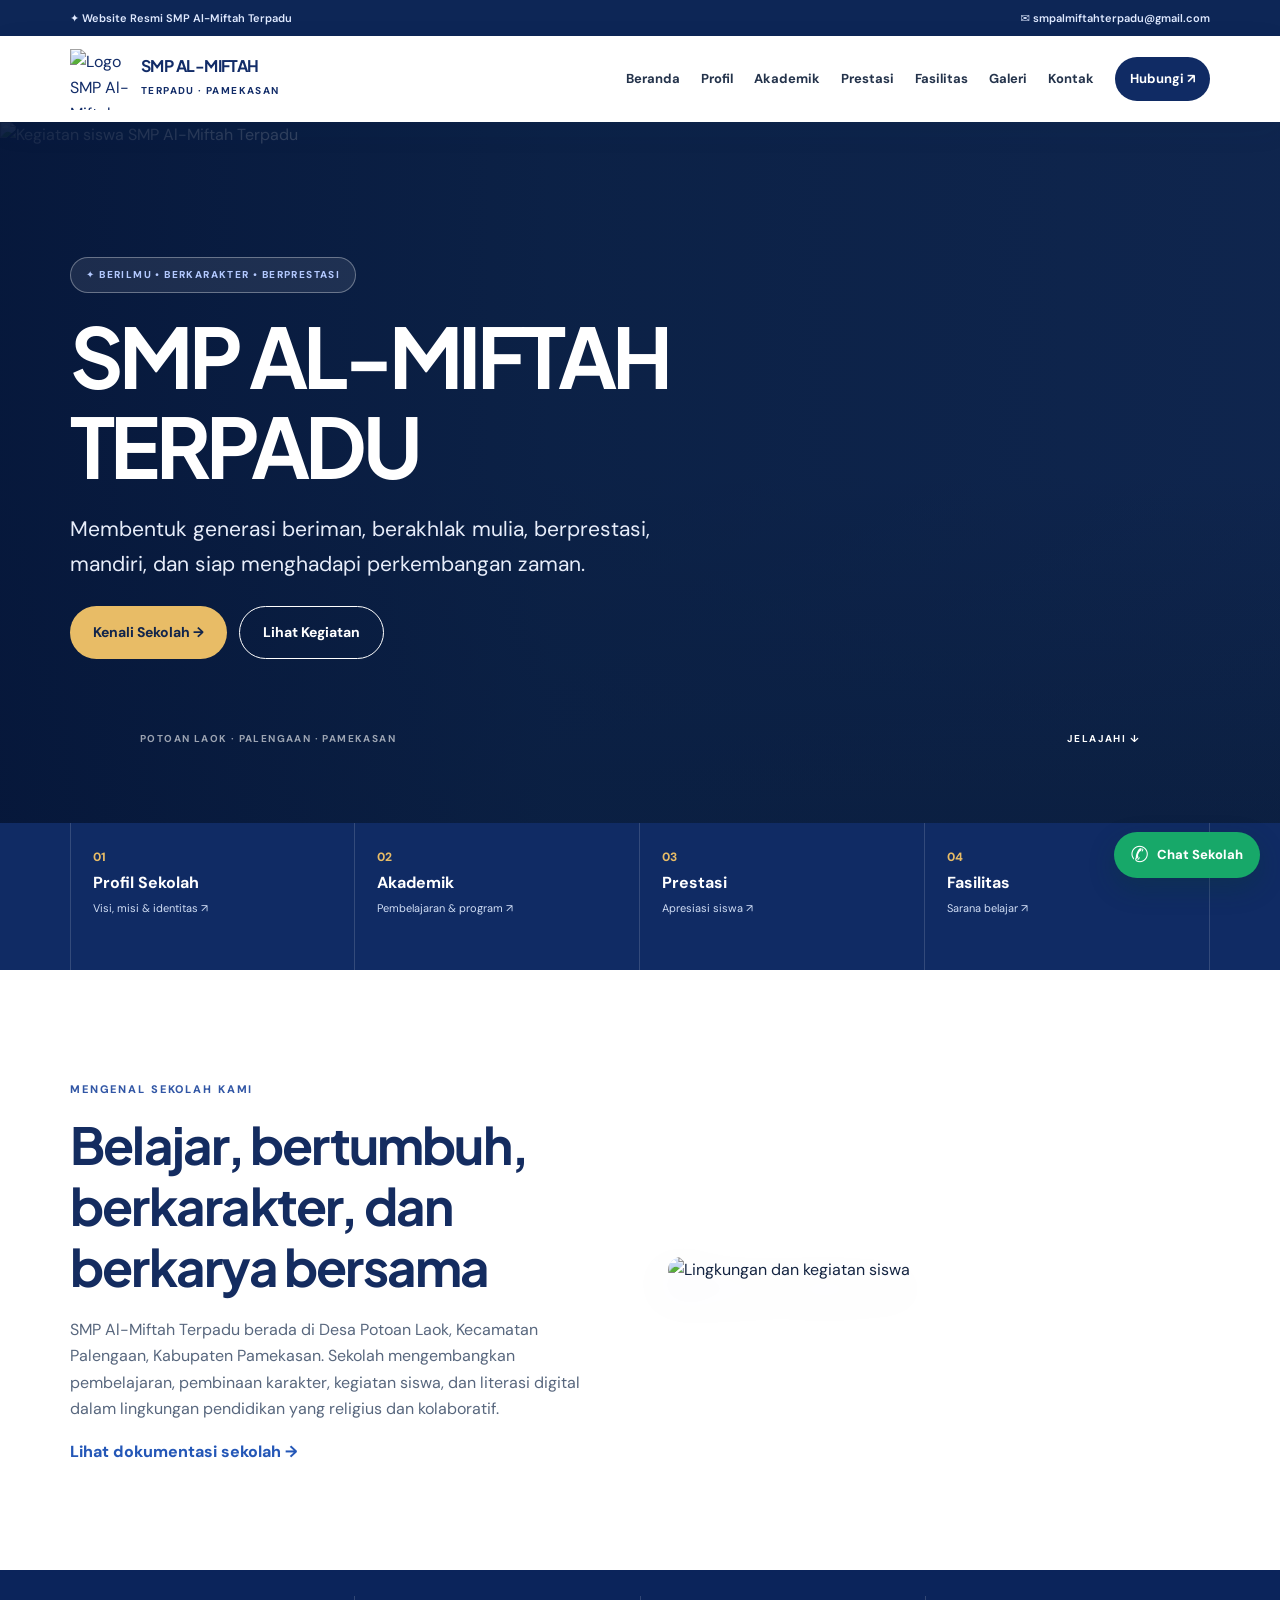
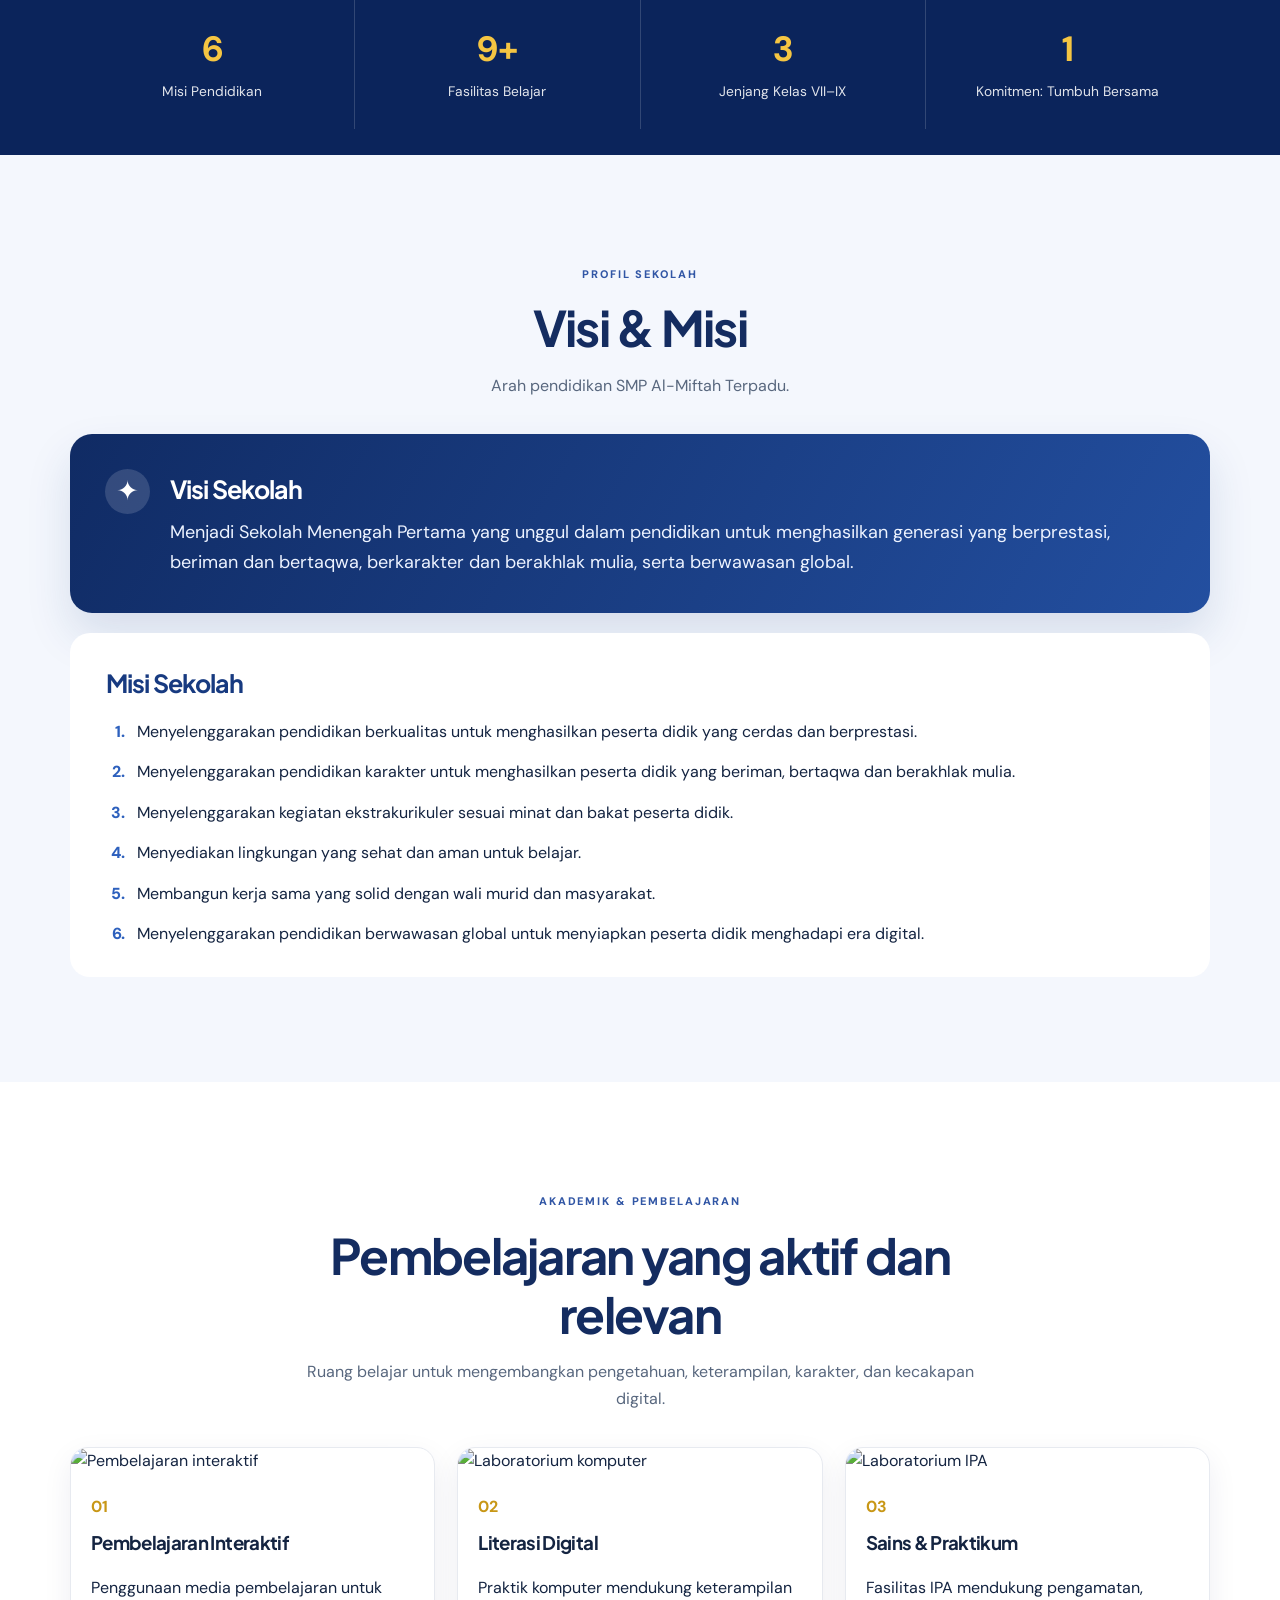
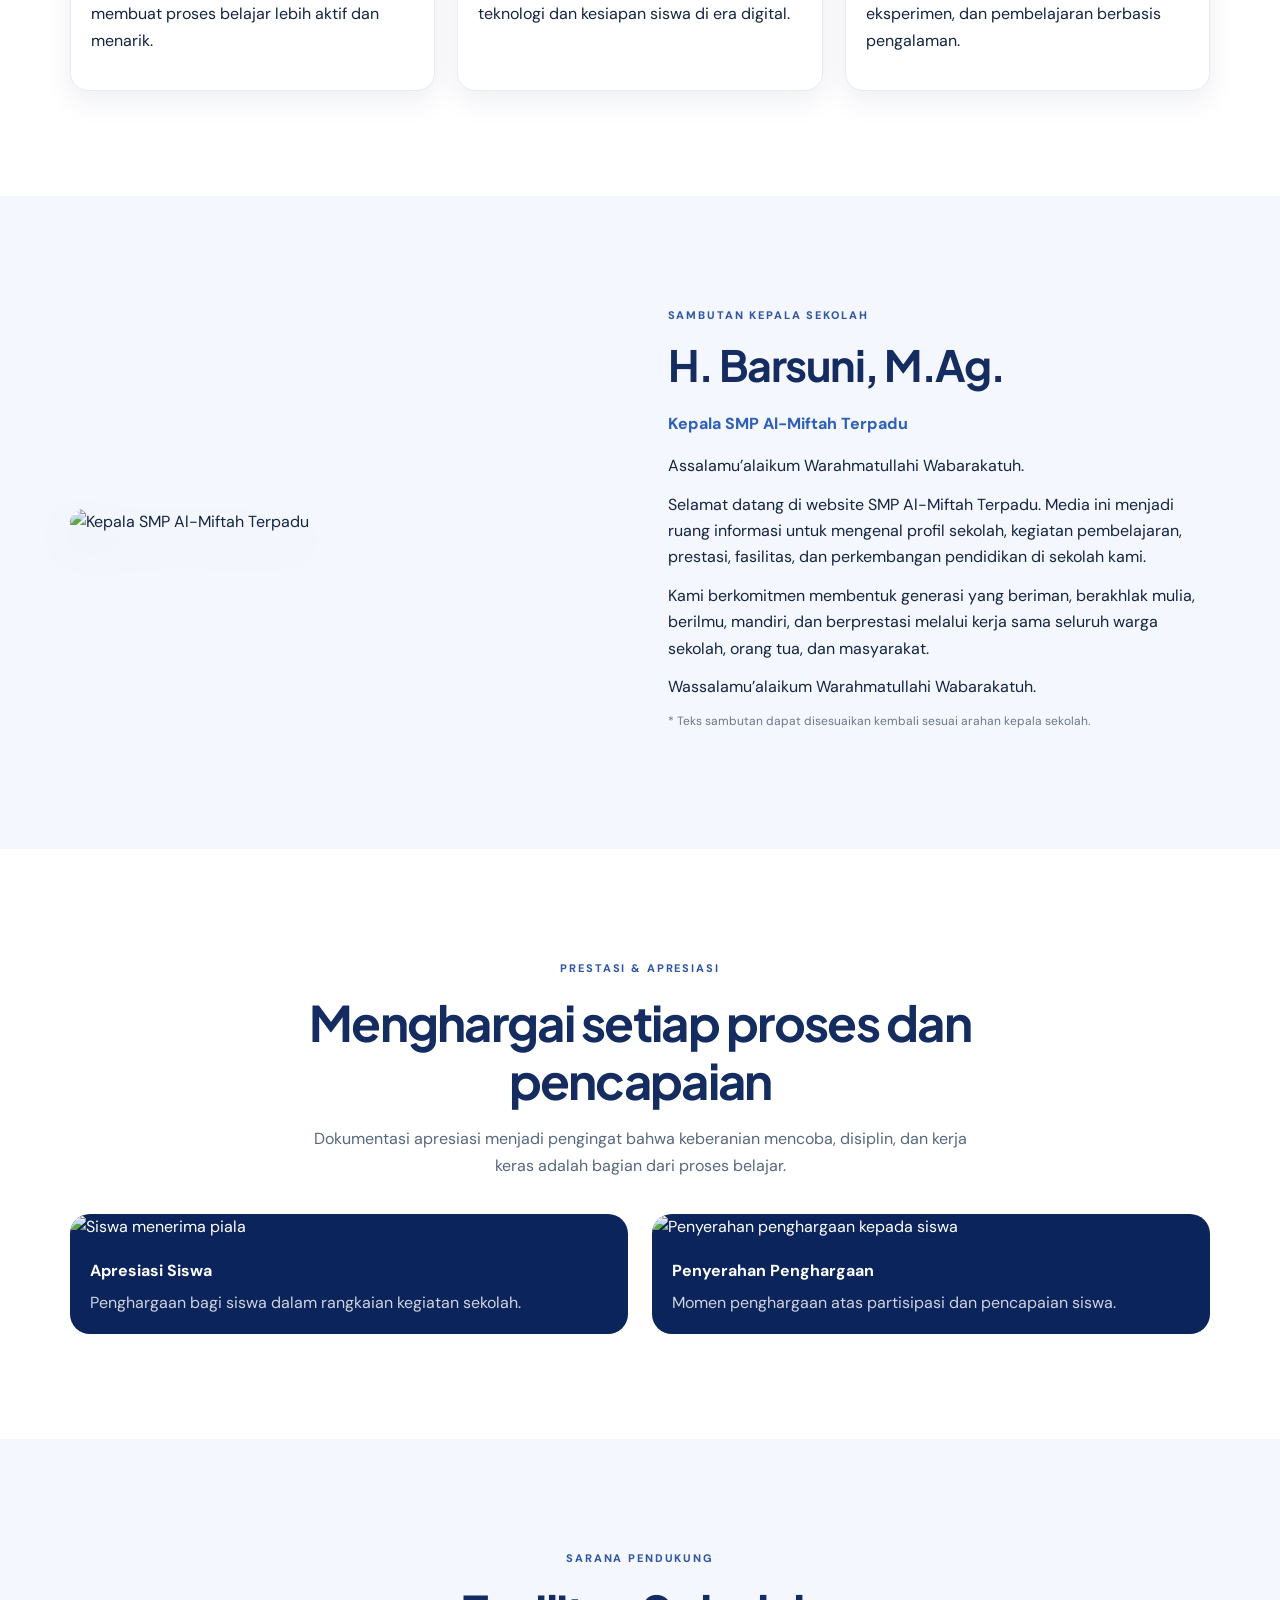
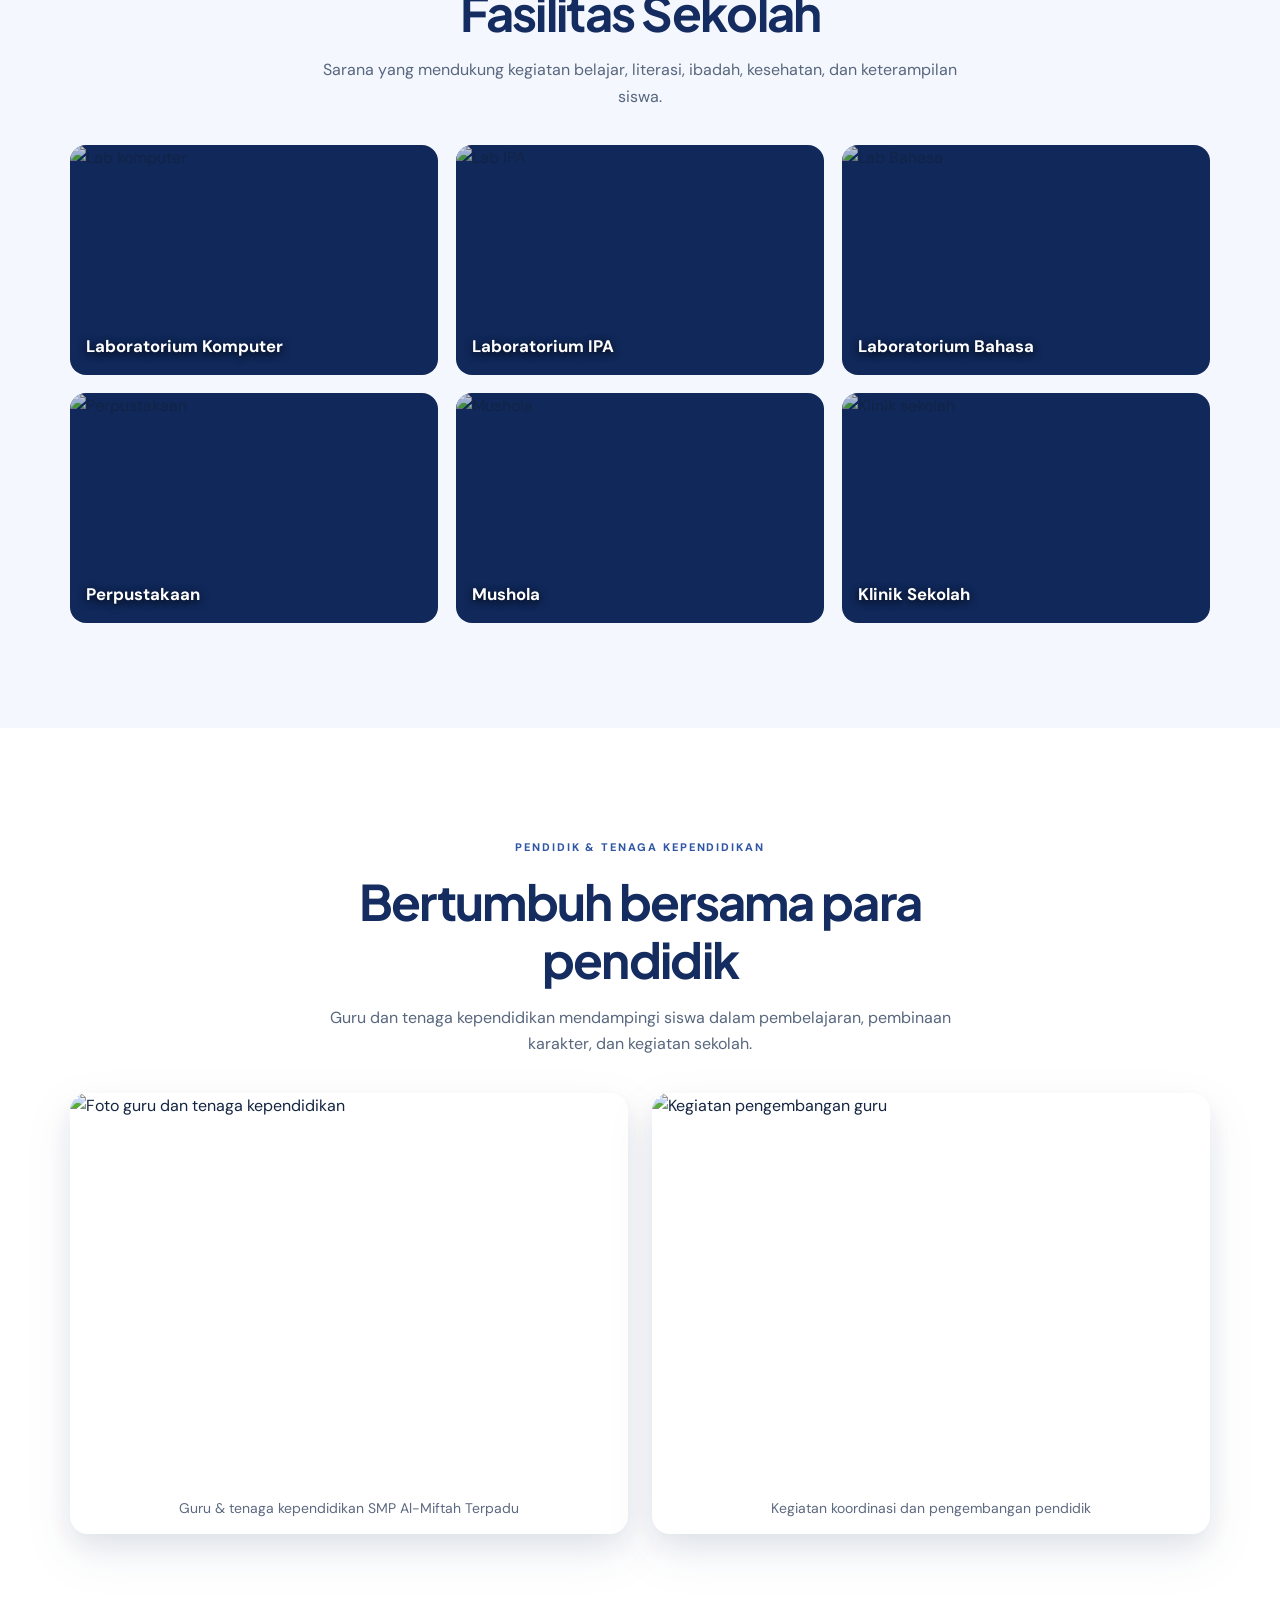
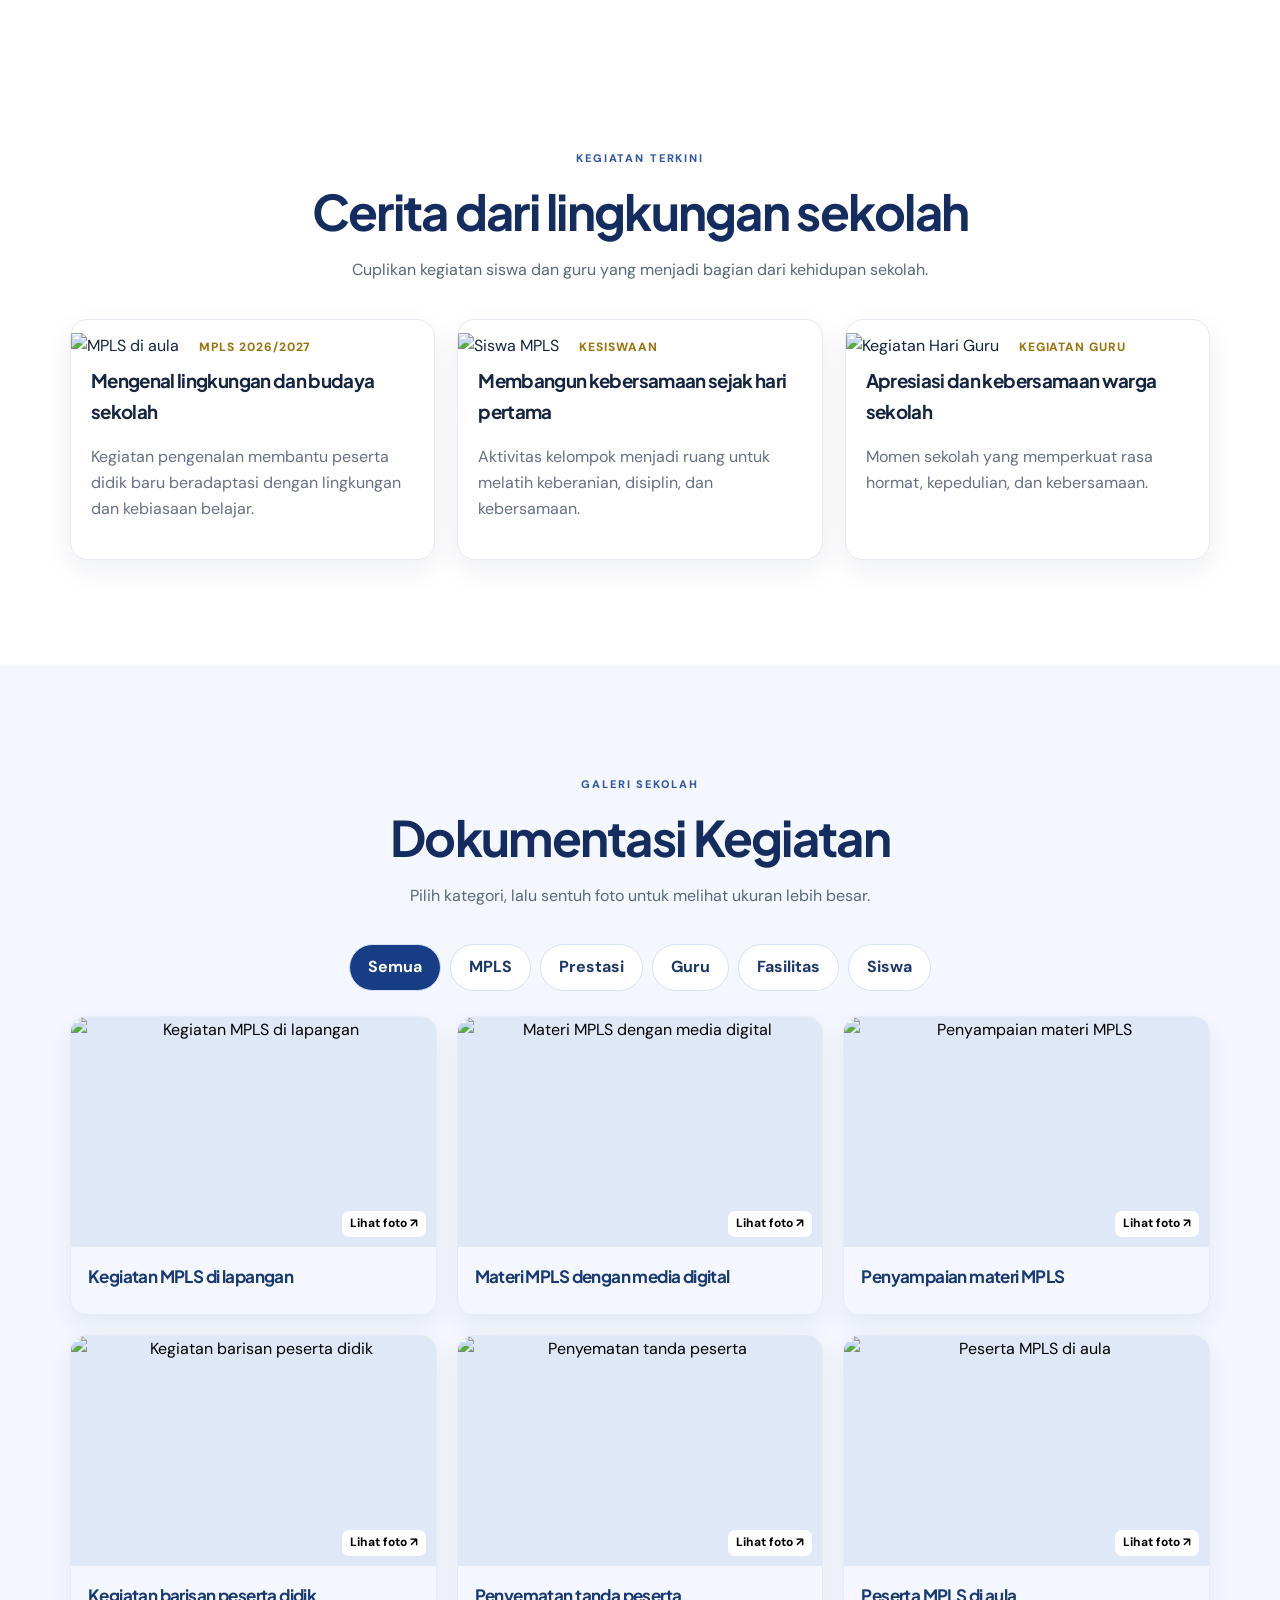
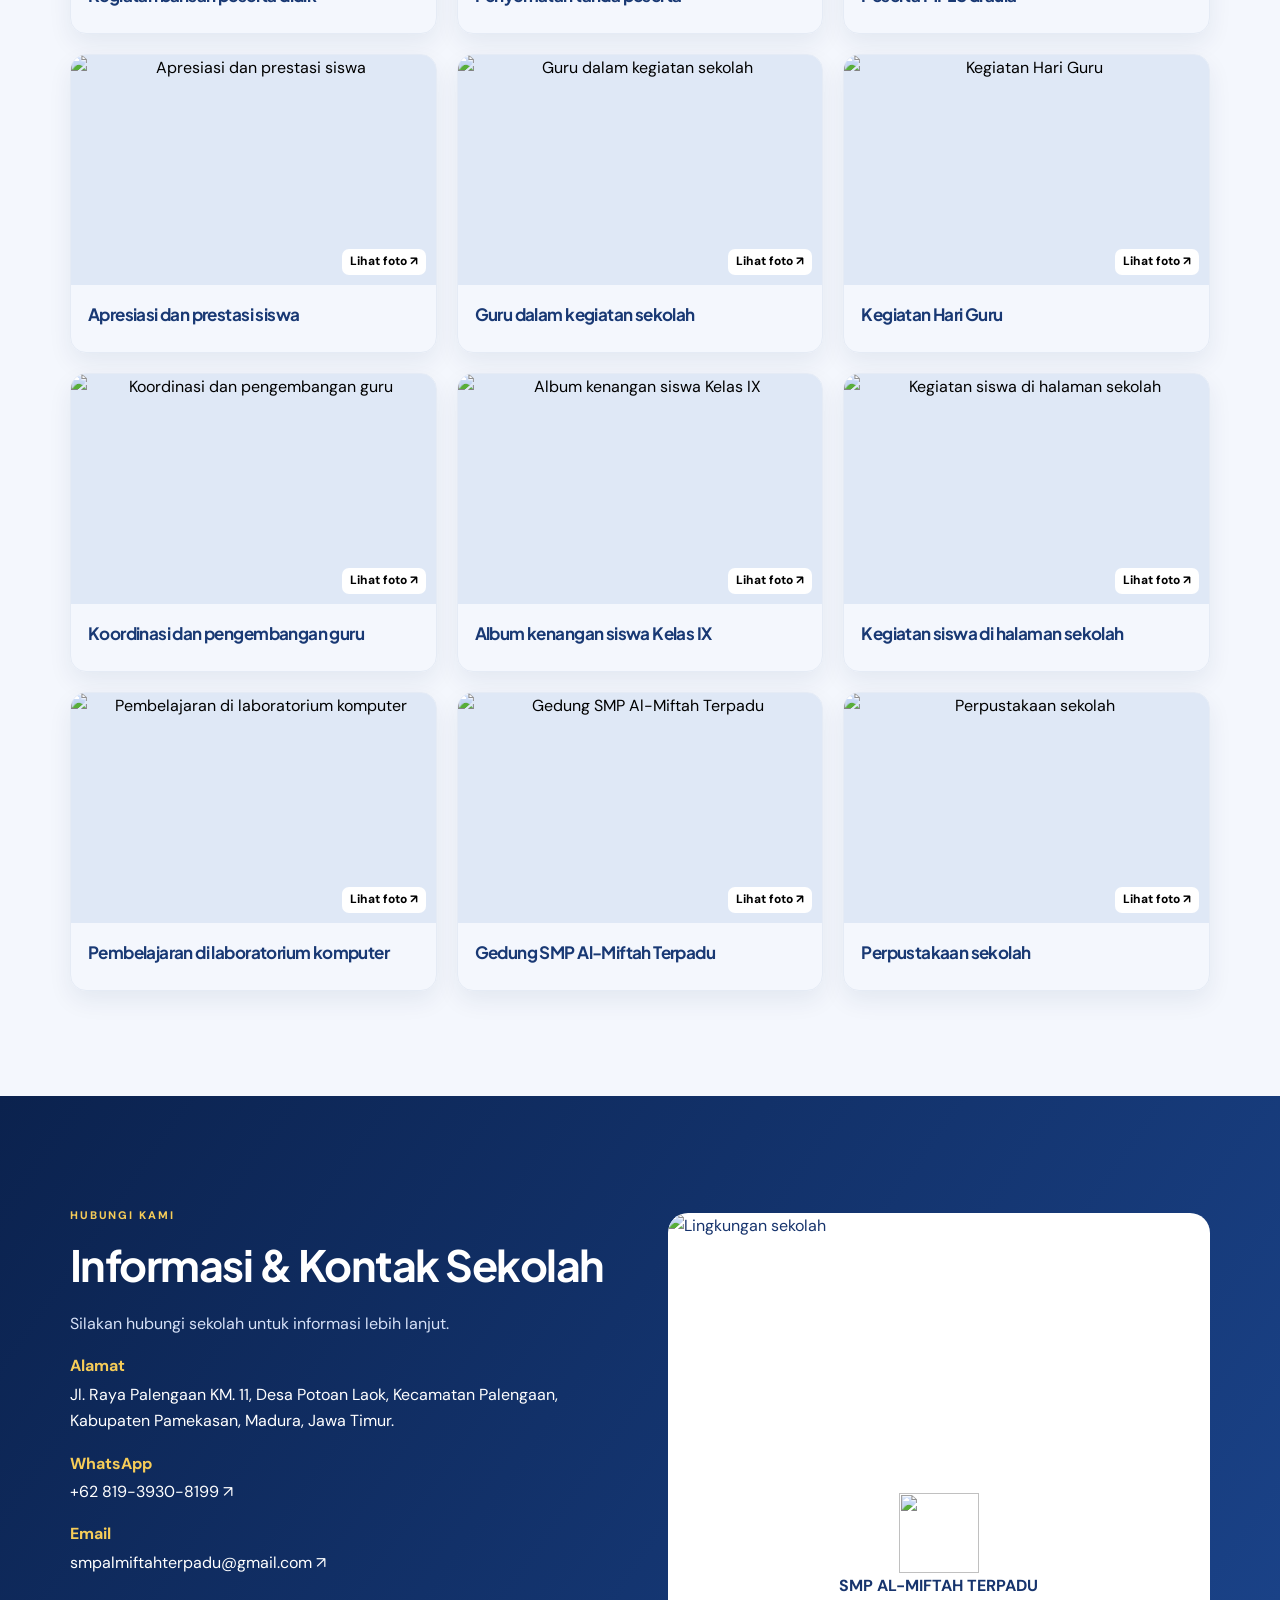
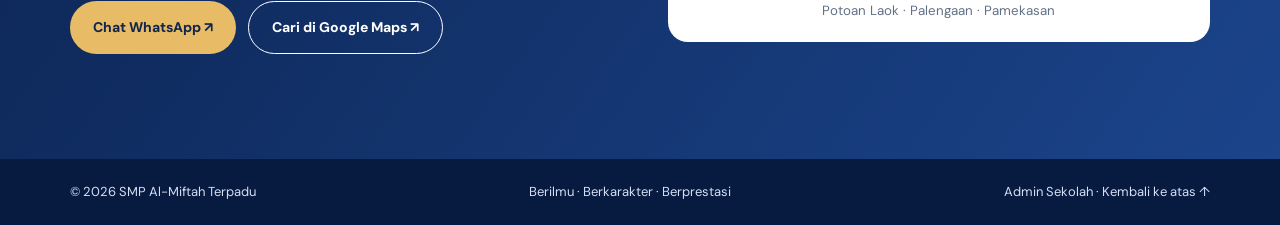
==== index.html @ 93fe8597 "Add files via upload" ====
<!doctype html><html lang="id"><head><meta charset="utf-8"><meta name="viewport" content="width=device-width,initial-scale=1"><meta name="theme-color" content="#112e70"><meta name="description" content="Website resmi SMP Al-Miftah Terpadu Potoan Laok, Palengaan, Pamekasan. Profil, akademik, prestasi, fasilitas, kegiatan, galeri dan kontak sekolah."><title>SMP Al-Miftah Terpadu | Berilmu, Berkarakter, Berprestasi</title><link rel="icon" href="assets/logo.png"><link rel="stylesheet" href="style.css"><link rel="stylesheet" href="premium.css"></head><body>
<div class="top-strip"><div class="container"><span>✦ Website Resmi SMP Al-Miftah Terpadu</span><a href="mailto:smpalmiftahterpadu@gmail.com">✉ smpalmiftahterpadu@gmail.com</a></div></div><a class="skip" href="#main">Lewati ke konten</a>
<header class="site-header"><div class="container header-inner"><a class="brand" href="#beranda"><img src="assets/logo.png" alt="Logo SMP Al-Miftah Terpadu"><span><strong>SMP AL-MIFTAH</strong><small>TERPADU · PAMEKASAN</small></span></a><button class="menu-toggle" type="button" aria-expanded="false" aria-controls="nav">☰</button><nav id="nav" class="nav"><a href="#beranda">Beranda</a><a href="#profil">Profil</a><a href="#akademik">Akademik</a><a href="#prestasi">Prestasi</a><a href="#fasilitas">Fasilitas</a><a href="#galeri">Galeri</a><a href="#kontak">Kontak</a><a class="nav-cta" href="https://wa.me/6281939308199" target="_blank" rel="noopener">Hubungi ↗</a></nav></div></header>
<main id="main">
<section id="beranda" class="hero"><img class="hero-img" src="assets/new/mpls-kegiatan-lapangan.webp" alt="Kegiatan siswa SMP Al-Miftah Terpadu"><div class="hero-shade"></div><div class="container hero-content"><span class="eyebrow">✦ BERILMU • BERKARAKTER • BERPRESTASI</span><h1>SMP AL-MIFTAH<br>TERPADU</h1><p>Membentuk generasi beriman, berakhlak mulia, berprestasi, mandiri, dan siap menghadapi perkembangan zaman.</p><div class="actions"><a class="btn primary" href="#profil">Kenali Sekolah →</a><a class="btn outline" href="#galeri">Lihat Kegiatan</a></div><div class="hero-bottom"><span>POTOAN LAOK · PALENGAAN · PAMEKASAN</span><a href="#profil">JELAJAHI ↓</a></div></div></section>
<section class="quick-links"><div class="container quick-grid"><a href="#profil"><span>01</span><strong>Profil Sekolah</strong><small>Visi, misi & identitas ↗</small></a><a href="#akademik"><span>02</span><strong>Akademik</strong><small>Pembelajaran & program ↗</small></a><a href="#prestasi"><span>03</span><strong>Prestasi</strong><small>Apresiasi siswa ↗</small></a><a href="#fasilitas"><span>04</span><strong>Fasilitas</strong><small>Sarana belajar ↗</small></a></div></section>
<section class="intro section"><div class="container intro-grid"><div><span class="kicker">MENGENAL SEKOLAH KAMI</span><h2>Belajar, bertumbuh, berkarakter, dan berkarya bersama</h2><p>SMP Al-Miftah Terpadu berada di Desa Potoan Laok, Kecamatan Palengaan, Kabupaten Pamekasan. Sekolah mengembangkan pembelajaran, pembinaan karakter, kegiatan siswa, dan literasi digital dalam lingkungan pendidikan yang religius dan kolaboratif.</p><a class="text-link" href="#galeri">Lihat dokumentasi sekolah →</a></div><div class="intro-photo"><img loading="lazy" src="assets/new/mpls-lapangan-1.webp" alt="Lingkungan dan kegiatan siswa"></div></div></section>
<section class="stats"><div class="container stats-grid"><div><strong>6</strong><span>Misi Pendidikan</span></div><div><strong>9+</strong><span>Fasilitas Belajar</span></div><div><strong>3</strong><span>Jenjang Kelas VII–IX</span></div><div><strong>1</strong><span>Komitmen: Tumbuh Bersama</span></div></div></section>
<section id="profil" class="section tinted"><div class="container"><div class="section-head"><span class="kicker">PROFIL SEKOLAH</span><h2>Visi & Misi</h2><p>Arah pendidikan SMP Al-Miftah Terpadu.</p></div><div class="vision"><span class="icon-circle">✦</span><div><h3>Visi Sekolah</h3><p>Menjadi Sekolah Menengah Pertama yang unggul dalam pendidikan untuk menghasilkan generasi yang berprestasi, beriman dan bertaqwa, berkarakter dan berakhlak mulia, serta berwawasan global.</p></div></div><div class="mission"><h3>Misi Sekolah</h3><ol><li>Menyelenggarakan pendidikan berkualitas untuk menghasilkan peserta didik yang cerdas dan berprestasi.</li><li>Menyelenggarakan pendidikan karakter untuk menghasilkan peserta didik yang beriman, bertaqwa dan berakhlak mulia.</li><li>Menyelenggarakan kegiatan ekstrakurikuler sesuai minat dan bakat peserta didik.</li><li>Menyediakan lingkungan yang sehat dan aman untuk belajar.</li><li>Membangun kerja sama yang solid dengan wali murid dan masyarakat.</li><li>Menyelenggarakan pendidikan berwawasan global untuk menyiapkan peserta didik menghadapi era digital.</li></ol></div></div></section>
<section id="akademik" class="section"><div class="container"><div class="section-head"><span class="kicker">AKADEMIK & PEMBELAJARAN</span><h2>Pembelajaran yang aktif dan relevan</h2><p>Ruang belajar untuk mengembangkan pengetahuan, keterampilan, karakter, dan kecakapan digital.</p></div><div class="feature-grid"><article><img src="assets/pembelajaran.jpeg" loading="lazy" alt="Pembelajaran interaktif"><div><b>01</b><h3>Pembelajaran Interaktif</h3><p>Penggunaan media pembelajaran untuk membuat proses belajar lebih aktif dan menarik.</p></div></article><article><img src="assets/new/lab-komputer-baru.webp" loading="lazy" alt="Laboratorium komputer"><div><b>02</b><h3>Literasi Digital</h3><p>Praktik komputer mendukung keterampilan teknologi dan kesiapan siswa di era digital.</p></div></article><article><img src="assets/ipa.jpeg" loading="lazy" alt="Laboratorium IPA"><div><b>03</b><h3>Sains & Praktikum</h3><p>Fasilitas IPA mendukung pengamatan, eksperimen, dan pembelajaran berbasis pengalaman.</p></div></article></div></div></section>
<section id="kepala-sekolah" class="section tinted"><div class="container principal"><div class="principal-photo"><img loading="lazy" src="assets/kepala.jpeg" alt="Kepala SMP Al-Miftah Terpadu"></div><div><span class="kicker">SAMBUTAN KEPALA SEKOLAH</span><h2>H. Barsuni, M.Ag.</h2><p class="role">Kepala SMP Al-Miftah Terpadu</p><div class="speech"><p>Assalamu’alaikum Warahmatullahi Wabarakatuh.</p><p>Selamat datang di website SMP Al-Miftah Terpadu. Media ini menjadi ruang informasi untuk mengenal profil sekolah, kegiatan pembelajaran, prestasi, fasilitas, dan perkembangan pendidikan di sekolah kami.</p><p>Kami berkomitmen membentuk generasi yang beriman, berakhlak mulia, berilmu, mandiri, dan berprestasi melalui kerja sama seluruh warga sekolah, orang tua, dan masyarakat.</p><p>Wassalamu’alaikum Warahmatullahi Wabarakatuh.</p></div><p class="draft-note">* Teks sambutan dapat disesuaikan kembali sesuai arahan kepala sekolah.</p></div></div></section>
<section id="prestasi" class="section"><div class="container"><div class="section-head"><span class="kicker">PRESTASI & APRESIASI</span><h2>Menghargai setiap proses dan pencapaian</h2><p>Dokumentasi apresiasi menjadi pengingat bahwa keberanian mencoba, disiplin, dan kerja keras adalah bagian dari proses belajar.</p></div><div class="prestasi-grid"><figure><img src="assets/new/mpls-prestasi.webp" loading="lazy" alt="Siswa menerima piala"><figcaption><strong>Apresiasi Siswa</strong><span>Penghargaan bagi siswa dalam rangkaian kegiatan sekolah.</span></figcaption></figure><figure><img src="assets/new/mpls-penyerahan-piala.webp" loading="lazy" alt="Penyerahan penghargaan kepada siswa"><figcaption><strong>Penyerahan Penghargaan</strong><span>Momen penghargaan atas partisipasi dan pencapaian siswa.</span></figcaption></figure></div></div></section>
<section id="fasilitas" class="section tinted"><div class="container"><div class="section-head"><span class="kicker">SARANA PENDUKUNG</span><h2>Fasilitas Sekolah</h2><p>Sarana yang mendukung kegiatan belajar, literasi, ibadah, kesehatan, dan keterampilan siswa.</p></div><div class="facility-grid"><div><img src="assets/komputer.jpeg" loading="lazy" alt="Lab komputer"><strong>Laboratorium Komputer</strong></div><div><img src="assets/ipa.jpeg" loading="lazy" alt="Lab IPA"><strong>Laboratorium IPA</strong></div><div><img src="assets/bahasa.jpeg" loading="lazy" alt="Lab Bahasa"><strong>Laboratorium Bahasa</strong></div><div><img src="assets/perpustakaan.jpeg" loading="lazy" alt="Perpustakaan"><strong>Perpustakaan</strong></div><div><img src="assets/mushola.jpeg" loading="lazy" alt="Mushola"><strong>Mushola</strong></div><div><img src="assets/klinik.jpeg" loading="lazy" alt="Klinik sekolah"><strong>Klinik Sekolah</strong></div></div></div></section>
<section id="guru" class="section"><div class="container"><div class="section-head"><span class="kicker">PENDIDIK & TENAGA KEPENDIDIKAN</span><h2>Bertumbuh bersama para pendidik</h2><p>Guru dan tenaga kependidikan mendampingi siswa dalam pembelajaran, pembinaan karakter, dan kegiatan sekolah.</p></div><div class="teacher-pair"><figure class="teacher"><img loading="lazy" src="assets/new/foto-guru-staf.webp" alt="Foto guru dan tenaga kependidikan"><figcaption>Guru & tenaga kependidikan SMP Al-Miftah Terpadu</figcaption></figure><figure class="teacher"><img loading="lazy" src="assets/new/rapat-guru.webp" alt="Kegiatan pengembangan guru"><figcaption>Kegiatan koordinasi dan pengembangan pendidik</figcaption></figure></div></div></section>
<section class="section news-section"><div class="container"><div class="section-head"><span class="kicker">KEGIATAN TERKINI</span><h2>Cerita dari lingkungan sekolah</h2><p>Cuplikan kegiatan siswa dan guru yang menjadi bagian dari kehidupan sekolah.</p></div><div class="news-grid"><article><img src="assets/new/mpls-kegiatan-aula.webp" loading="lazy" alt="MPLS di aula"><span>MPLS 2026/2027</span><h3>Mengenal lingkungan dan budaya sekolah</h3><p>Kegiatan pengenalan membantu peserta didik baru beradaptasi dengan lingkungan dan kebiasaan belajar.</p></article><article><img src="assets/new/mpls-siswa.webp" loading="lazy" alt="Siswa MPLS"><span>KESISWAAN</span><h3>Membangun kebersamaan sejak hari pertama</h3><p>Aktivitas kelompok menjadi ruang untuk melatih keberanian, disiplin, dan kebersamaan.</p></article><article><img src="assets/new/hari-guru.webp" loading="lazy" alt="Kegiatan Hari Guru"><span>KEGIATAN GURU</span><h3>Apresiasi dan kebersamaan warga sekolah</h3><p>Momen sekolah yang memperkuat rasa hormat, kepedulian, dan kebersamaan.</p></article></div></div></section>
<section id="galeri" class="section tinted"><div class="container"><div class="section-head"><span class="kicker">GALERI SEKOLAH</span><h2>Dokumentasi Kegiatan</h2><p>Pilih kategori, lalu sentuh foto untuk melihat ukuran lebih besar.</p></div><div class="filters" role="group"><button class="filter active" data-filter="semua">Semua</button><button class="filter" data-filter="mpls">MPLS</button><button class="filter" data-filter="prestasi">Prestasi</button><button class="filter" data-filter="guru">Guru</button><button class="filter" data-filter="fasilitas">Fasilitas</button><button class="filter" data-filter="siswa">Siswa</button></div><div class="gallery">
<article class="photo-card" data-category="mpls"><button class="photo-open" type="button" data-image="assets/new/mpls-lapangan-2.webp" data-caption="Kegiatan MPLS di lapangan"><img loading="lazy" src="assets/new/mpls-lapangan-2.webp" alt="Kegiatan MPLS di lapangan"><span class="zoom">Lihat foto ↗</span></button><div class="photo-text"><h3>Kegiatan MPLS di lapangan</h3></div></article>
<article class="photo-card" data-category="mpls"><button class="photo-open" type="button" data-image="assets/new/mpls-materi-digital.webp" data-caption="Materi MPLS dengan media digital"><img loading="lazy" src="assets/new/mpls-materi-digital.webp" alt="Materi MPLS dengan media digital"><span class="zoom">Lihat foto ↗</span></button><div class="photo-text"><h3>Materi MPLS dengan media digital</h3></div></article>
<article class="photo-card" data-category="mpls"><button class="photo-open" type="button" data-image="assets/new/mpls-materi.webp" data-caption="Penyampaian materi MPLS"><img loading="lazy" src="assets/new/mpls-materi.webp" alt="Penyampaian materi MPLS"><span class="zoom">Lihat foto ↗</span></button><div class="photo-text"><h3>Penyampaian materi MPLS</h3></div></article>
<article class="photo-card" data-category="mpls"><button class="photo-open" type="button" data-image="assets/new/mpls-barisan.webp" data-caption="Kegiatan barisan peserta didik"><img loading="lazy" src="assets/new/mpls-barisan.webp" alt="Kegiatan barisan peserta didik"><span class="zoom">Lihat foto ↗</span></button><div class="photo-text"><h3>Kegiatan barisan peserta didik</h3></div></article>
<article class="photo-card" data-category="mpls"><button class="photo-open" type="button" data-image="assets/new/mpls-penyematan.webp" data-caption="Penyematan tanda peserta"><img loading="lazy" src="assets/new/mpls-penyematan.webp" alt="Penyematan tanda peserta"><span class="zoom">Lihat foto ↗</span></button><div class="photo-text"><h3>Penyematan tanda peserta</h3></div></article>
<article class="photo-card" data-category="mpls"><button class="photo-open" type="button" data-image="assets/new/mpls-peserta-aula.webp" data-caption="Peserta MPLS di aula"><img loading="lazy" src="assets/new/mpls-peserta-aula.webp" alt="Peserta MPLS di aula"><span class="zoom">Lihat foto ↗</span></button><div class="photo-text"><h3>Peserta MPLS di aula</h3></div></article>
<article class="photo-card" data-category="prestasi"><button class="photo-open" type="button" data-image="assets/new/mpls-prestasi.webp" data-caption="Apresiasi dan prestasi siswa"><img loading="lazy" src="assets/new/mpls-prestasi.webp" alt="Apresiasi dan prestasi siswa"><span class="zoom">Lihat foto ↗</span></button><div class="photo-text"><h3>Apresiasi dan prestasi siswa</h3></div></article>
<article class="photo-card" data-category="guru"><button class="photo-open" type="button" data-image="assets/new/upacara-guru.webp" data-caption="Guru dalam kegiatan sekolah"><img loading="lazy" src="assets/new/upacara-guru.webp" alt="Guru dalam kegiatan sekolah"><span class="zoom">Lihat foto ↗</span></button><div class="photo-text"><h3>Guru dalam kegiatan sekolah</h3></div></article>
<article class="photo-card" data-category="guru"><button class="photo-open" type="button" data-image="assets/new/hari-guru.webp" data-caption="Kegiatan Hari Guru"><img loading="lazy" src="assets/new/hari-guru.webp" alt="Kegiatan Hari Guru"><span class="zoom">Lihat foto ↗</span></button><div class="photo-text"><h3>Kegiatan Hari Guru</h3></div></article>
<article class="photo-card" data-category="guru"><button class="photo-open" type="button" data-image="assets/new/rapat-guru.webp" data-caption="Koordinasi dan pengembangan guru"><img loading="lazy" src="assets/new/rapat-guru.webp" alt="Koordinasi dan pengembangan guru"><span class="zoom">Lihat foto ↗</span></button><div class="photo-text"><h3>Koordinasi dan pengembangan guru</h3></div></article>
<article class="photo-card" data-category="siswa"><button class="photo-open" type="button" data-image="assets/new/album-kelas9.webp" data-caption="Album kenangan siswa Kelas IX"><img loading="lazy" src="assets/new/album-kelas9.webp" alt="Album kenangan siswa Kelas IX"><span class="zoom">Lihat foto ↗</span></button><div class="photo-text"><h3>Album kenangan siswa Kelas IX</h3></div></article>
<article class="photo-card" data-category="siswa"><button class="photo-open" type="button" data-image="assets/new/mpls-kegiatan-lapangan.webp" data-caption="Kegiatan siswa di halaman sekolah"><img loading="lazy" src="assets/new/mpls-kegiatan-lapangan.webp" alt="Kegiatan siswa di halaman sekolah"><span class="zoom">Lihat foto ↗</span></button><div class="photo-text"><h3>Kegiatan siswa di halaman sekolah</h3></div></article>
<article class="photo-card" data-category="fasilitas"><button class="photo-open" type="button" data-image="assets/new/lab-komputer-baru.webp" data-caption="Pembelajaran di laboratorium komputer"><img loading="lazy" src="assets/new/lab-komputer-baru.webp" alt="Pembelajaran di laboratorium komputer"><span class="zoom">Lihat foto ↗</span></button><div class="photo-text"><h3>Pembelajaran di laboratorium komputer</h3></div></article>
<article class="photo-card" data-category="fasilitas"><button class="photo-open" type="button" data-image="assets/gedung.jpeg" data-caption="Gedung SMP Al-Miftah Terpadu"><img loading="lazy" src="assets/gedung.jpeg" alt="Gedung SMP Al-Miftah Terpadu"><span class="zoom">Lihat foto ↗</span></button><div class="photo-text"><h3>Gedung SMP Al-Miftah Terpadu</h3></div></article>
<article class="photo-card" data-category="fasilitas"><button class="photo-open" type="button" data-image="assets/perpustakaan.jpeg" data-caption="Perpustakaan sekolah"><img loading="lazy" src="assets/perpustakaan.jpeg" alt="Perpustakaan sekolah"><span class="zoom">Lihat foto ↗</span></button><div class="photo-text"><h3>Perpustakaan sekolah</h3></div></article>
</div></div></section>
<section id="kontak" class="section contact-section"><div class="container contact-grid"><div><span class="kicker light">HUBUNGI KAMI</span><h2>Informasi & Kontak Sekolah</h2><p>Silakan hubungi sekolah untuk informasi lebih lanjut.</p><div class="contact-lines"><div><strong>Alamat</strong><span>Jl. Raya Palengaan KM. 11, Desa Potoan Laok, Kecamatan Palengaan, Kabupaten Pamekasan, Madura, Jawa Timur.</span></div><div><strong>WhatsApp</strong><a href="https://wa.me/6281939308199" target="_blank" rel="noopener">+62 819-3930-8199 ↗</a></div><div><strong>Email</strong><a href="mailto:smpalmiftahterpadu@gmail.com">smpalmiftahterpadu@gmail.com ↗</a></div></div><div class="actions"><a class="btn primary" href="https://wa.me/6281939308199" target="_blank" rel="noopener">Chat WhatsApp ↗</a><a class="btn outline" href="https://www.google.com/maps/search/?api=1&amp;query=SMP%20Al-Miftah%20Terpadu%20Potoan%20Laok%20Palengaan%20Pamekasan" target="_blank" rel="noopener">Cari di Google Maps ↗</a></div></div><div class="contact-panel"><img src="assets/new/mpls-lapangan-1.webp" loading="lazy" alt="Lingkungan sekolah"><div><img src="assets/logo.png" alt=""><strong>SMP AL-MIFTAH TERPADU</strong><small>Potoan Laok · Palengaan · Pamekasan</small></div></div></div></section>
</main><a class="floating-wa" href="https://wa.me/6281939308199" target="_blank" rel="noopener"><span>✆</span><span>Chat Sekolah</span></a><footer><div class="container footer-inner"><span>© <span id="year"></span> SMP Al-Miftah Terpadu</span><span>Berilmu · Berkarakter · Berprestasi</span><span><a href="/admin/" style="color:inherit">Admin Sekolah</a> · <a href="#beranda">Kembali ke atas ↑</a></span></div></footer><dialog id="lightbox"><button type="button" class="close-lightbox">✕</button><img id="lightbox-img" alt=""><p id="lightbox-caption"></p></dialog><script src="script.js" defer></script></body></html>
---- style.css ----
*{box-sizing:border-box}html{scroll-behavior:smooth;scroll-padding-top:84px}body{margin:0;color:#1c2942;background:#fff;font-family:system-ui,-apple-system,"Segoe UI",sans-serif;line-height:1.65}a{color:inherit}button{font:inherit;cursor:pointer}.container{width:min(1140px,calc(100% - 36px));margin:auto}.skip{position:absolute;left:-9999px}.skip:focus{left:12px;top:12px;background:#fff;z-index:1000;padding:10px}.site-header{position:sticky;top:0;z-index:50;background:#fff;box-shadow:0 2px 18px #122c5b12}.header-inner{display:flex;align-items:center;justify-content:space-between;min-height:78px;gap:20px}.brand{display:flex;align-items:center;text-decoration:none;gap:10px;color:#122c68}.brand img{width:55px;height:55px;object-fit:contain}.brand strong{display:block;font-size:16px;line-height:1.2}.brand small{font-size:10px;letter-spacing:1.4px;font-weight:700}.nav{display:flex;gap:20px;align-items:center}.nav a{text-decoration:none;font-size:13px;font-weight:700;color:#24334b}.nav a:hover,.nav a:focus-visible,.text-link{color:#2457b7}.menu-toggle{display:none;background:#edf3ff;border:0;border-radius:10px;padding:8px 13px;font-size:23px;color:#122c68}.hero{position:relative;min-height:570px;display:flex;align-items:center;background:#102752;color:#fff;overflow:hidden}.hero-img,.hero-shade{position:absolute;inset:0;width:100%;height:100%}.hero-img{object-fit:cover}.hero-shade{background:linear-gradient(90deg,rgba(5,23,58,.91),rgba(7,27,64,.72) 48%,rgba(7,27,64,.1))}.hero-content{position:relative;padding:90px 0;z-index:1}.eyebrow,.kicker{font-size:12px;font-weight:800;letter-spacing:2px;color:#b3c9ff}.hero h1{font-size:clamp(39px,6vw,74px);line-height:1.1;margin:18px 0;letter-spacing:-2px}.hero p{max-width:560px;font-size:18px}.actions{display:flex;gap:12px;flex-wrap:wrap;margin-top:25px}.btn{display:inline-flex;align-items:center;justify-content:center;text-decoration:none;padding:12px 21px;border-radius:10px;font-weight:750;font-size:14px;min-height:46px}.primary{background:#f8c94e;color:#1c2b48}.outline{border:1px solid #fff;color:#fff}.section{padding:84px 0}.intro-grid,.principal,.contact-grid{display:grid;grid-template-columns:1fr 1fr;gap:55px;align-items:center}.kicker{color:#315fb7}.intro h2,.section-head h2,.principal h2,.contact-section h2{font-size:clamp(29px,3.5vw,43px);line-height:1.2;color:#142c60;margin:12px 0 20px}.intro p,.section-head p{color:#58677e}.intro-photo img,.principal-photo img{width:100%;height:370px;object-fit:cover;border-radius:20px}.text-link{font-weight:800;text-decoration:none}.tinted{background:#f2f6fd}.section-head{text-align:center;max-width:680px;margin:0 auto 35px}.section-head h2{margin-bottom:10px}.vision{background:#123477;color:#fff;border-radius:20px;padding:35px;display:flex;gap:20px;align-items:start;box-shadow:0 15px 35px #102c6517}.vision h3{margin:0 0 8px;font-size:25px}.vision p{margin:0;font-size:18px}.icon-circle{display:grid;place-items:center;flex:0 0 45px;height:45px;border-radius:50%;background:#ffffff25;font-size:27px}.mission{background:#fff;border-radius:20px;padding:30px 36px;margin-top:20px}.mission h3{font-size:25px;margin:0 0 15px;color:#173a80}.mission ol{margin:0;padding-left:23px;display:grid;gap:14px}.mission li{padding-left:8px}.mission li::marker{font-weight:800;color:#2d60bd}.principal-photo img{height:480px;object-position:center}.role{color:#2e60b7;font-weight:750}.speech p{margin:0 0 12px}.draft-note{font-size:12px;color:#6d7687}.teacher{margin:0;background:#fff;border-radius:18px;overflow:hidden;box-shadow:0 10px 25px #102c6510}.teacher img{width:100%;display:block}.teacher figcaption{text-align:center;padding:14px;color:#5d6980;font-size:14px}.filters{display:flex;gap:9px;justify-content:center;flex-wrap:wrap;margin-bottom:25px}.filter{border:1px solid #d8e2f4;background:#fff;color:#1c376c;padding:9px 18px;border-radius:100px;font-weight:700}.filter.active{background:#173d86;color:#fff}.gallery{display:grid;grid-template-columns:repeat(3,minmax(0,1fr));gap:20px}.photo-card{border:1px solid #e5ebf5;border-radius:16px;overflow:hidden;box-shadow:0 7px 24px #102c650a}.photo-card[hidden]{display:none}.photo-open{position:relative;display:block;width:100%;padding:0;border:0;background:#dfe8f6;overflow:hidden}.photo-open img{display:block;width:100%;height:215px;object-fit:cover;transition:transform .2s}.photo-open:hover img{transform:scale(1.04)}.zoom{position:absolute;right:10px;bottom:10px;background:#fff;border-radius:7px;padding:3px 8px;font-size:12px;font-weight:750}.photo-text{padding:15px 17px 20px}.photo-text h3{font-size:17px;color:#193974;margin:0 0 4px}.photo-text p{font-size:13px;color:#637187;margin:0}.contact-section{background:#102d68;color:#fff}.contact-section h2{color:#fff}.contact-section p{color:#d6e1f7}.kicker.light{color:#f7cd58}.contact-lines{display:grid;gap:16px}.contact-lines div{display:grid;gap:2px}.contact-lines strong{color:#f7cd58}.contact-lines a{text-decoration:none;overflow-wrap:anywhere}.contact-panel{background:#fff;border-radius:20px;overflow:hidden;color:#17346d}.contact-panel>img{width:100%;height:260px;object-fit:cover;display:block}.contact-panel>div{display:grid;justify-items:center;padding:20px;text-align:center}.contact-panel div img{width:80px;height:80px;object-fit:contain}.contact-panel small{color:#637187}footer{background:#071a40;color:#d4dff4;padding:22px 0;font-size:13px}.footer-inner{display:flex;justify-content:space-between;gap:15px}footer a{text-decoration:none}dialog{border:0;border-radius:16px;padding:16px;max-width:min(950px,94vw);background:#fff;color:#1b315e}dialog::backdrop{background:#071329dc}dialog img{display:block;max-width:100%;max-height:76vh;object-fit:contain}dialog p{text-align:center;margin:8px 0 0;font-weight:700}.close-lightbox{position:absolute;right:20px;top:20px;border:0;border-radius:50%;background:#fff;padding:7px 11px;box-shadow:0 2px 9px #0003}@media(max-width:850px){.menu-toggle{display:block}.nav{display:none;position:absolute;top:78px;left:0;right:0;background:#fff;padding:14px 22px 24px;box-shadow:0 12px 20px #122c5b18;flex-direction:column;align-items:stretch;gap:0}.nav.open{display:flex}.nav a{padding:12px;border-bottom:1px solid #eef2f9}.intro-grid,.principal,.contact-grid{grid-template-columns:1fr;gap:28px}.gallery{grid-template-columns:repeat(2,minmax(0,1fr))}.principal-photo img{height:auto;max-height:500px;object-fit:contain}.hero{min-height:500px}}@media(max-width:560px){.container{width:min(100% - 28px,1140px)}.brand img{width:48px;height:48px}.brand strong{font-size:13px}.brand small{font-size:9px}.hero h1{letter-spacing:-1px}.hero p{font-size:16px}.hero-shade{background:linear-gradient(90deg,#071b3de8,#071b3da8)}.section{padding:58px 0}.gallery{grid-template-columns:1fr}.photo-open img{height:240px}.vision{padding:24px;gap:12px}.vision p{font-size:16px}.mission{padding:23px}.footer-inner{flex-direction:column}.intro-photo img{height:250px}}@media(prefers-reduced-motion:reduce){html{scroll-behavior:auto}*{transition:none!important}}
---- premium.css ----
@import url('https://fonts.googleapis.com/css2?family=DM+Sans:wght@400;500;600;700;800&family=Plus+Jakarta+Sans:wght@400;500;600;700;800&display=swap');
:root{--navy:#102b64;--blue:#234aaf;--gold:#e8bc66;--ink:#142441}body{font-family:'DM Sans',system-ui,sans-serif;color:var(--ink);background:#fff}h1,h2,h3,.brand strong{font-family:'Plus Jakarta Sans',system-ui,sans-serif;letter-spacing:-.035em}h2{line-height:1.2}.top-strip{background:#0d2656;color:#dfe9ff;font-size:11px;font-weight:600}.top-strip .container{display:flex;justify-content:space-between;gap:12px;padding:9px 0}.top-strip a{text-decoration:none;color:#dfe9ff}.site-header{background:rgba(255,255,255,.97);backdrop-filter:blur(18px);box-shadow:0 8px 30px #102b6410}.header-inner{min-height:86px}.brand img{width:61px;height:61px}.brand strong{font-size:16px}.nav{gap:21px}.nav a{transition:color .2s}.nav .nav-cta{background:var(--navy);color:white;padding:11px 15px;border-radius:100px;white-space:nowrap}.nav .nav-cta:hover{background:#254da8;color:white}.hero{min-height:650px;min-height:min(78svh,790px);position:relative;display:flex;align-items:center}.hero-img{object-position:center 48%;filter:saturate(1.08)}.hero-shade{background:linear-gradient(90deg,rgba(6,23,58,.93) 0%,rgba(10,31,66,.75) 43%,rgba(9,27,53,.15) 100%),linear-gradient(0deg,rgba(7,24,50,.45),transparent 50%)}.hero-content{position:relative;padding-top:80px;padding-bottom:110px}.hero h1{font-size:clamp(45px,6.5vw,94px);line-height:1.08;letter-spacing:-.055em;max-width:900px;text-wrap:balance}.hero p{max-width:610px;font-size:clamp(16px,1.65vw,21px);color:#e7edfa}.eyebrow{display:inline-flex;border:1px solid #ffffff55;background:#ffffff16;border-radius:50px;padding:9px 15px;letter-spacing:.14em;font-size:10px}.btn{border-radius:100px!important;padding:14px 23px!important;transition:transform .2s,box-shadow .2s}.btn:hover{transform:translateY(-3px);box-shadow:0 12px 30px #0002}.btn.primary{background:var(--gold)!important;color:#12254b!important}.hero-bottom{position:absolute;bottom:22px;left:max(18px,calc((100vw - 1140px)/2));right:max(18px,calc((100vw - 1140px)/2));display:flex;justify-content:space-between;color:#fff9;font-size:10px;letter-spacing:.14em;font-weight:700}.hero-bottom a{color:#fff;text-decoration:none}.quick-links{position:relative;z-index:3;margin-top:-1px;background:#102b64;color:white}.quick-grid{display:grid;grid-template-columns:repeat(4,1fr)}.quick-grid a{display:flex;flex-direction:column;gap:5px;min-height:147px;padding:25px 22px;border-right:1px solid #ffffff26;text-decoration:none;transition:background .2s}.quick-grid a:first-child{border-left:1px solid #ffffff26}.quick-grid a:hover{background:#244a91}.quick-grid a>span{color:#e8bc66;font-size:12px;font-weight:800}.quick-grid strong{font-size:16px;line-height:1.3}.quick-grid small{font-size:11px;color:#d1def5}.section{padding-top:105px;padding-bottom:105px}.tinted{background:#f4f7fd}.kicker{color:#3156a5;font-size:11px;letter-spacing:.17em;font-weight:800}.section-head h2{font-size:clamp(32px,4vw,49px)}.intro h2{font-size:clamp(32px,4vw,51px)}.intro-photo img,.teacher img,.principal-photo img{border-radius:17px}.intro-photo,.teacher,.principal-photo{filter:drop-shadow(0 18px 22px #0e2b5a16)}.vision{background:linear-gradient(120deg,#102b64,#234fa0)!important;color:white;border-radius:22px!important;box-shadow:0 22px 45px #173b7b22}.vision p{color:#edf3ff}.mission li{border-radius:13px}.photo-card{border-radius:16px;overflow:hidden;box-shadow:0 10px 25px #152f5b12;transition:transform .25s,box-shadow .25s}.photo-card:hover{transform:translateY(-5px);box-shadow:0 20px 38px #152f5b20}.photo-open img{transition:transform .5s}.photo-card:hover img{transform:scale(1.05)}.filter{border-radius:100px!important}.gallery-intro{font-size:13px;color:#68758c;text-align:center;margin-bottom:18px}.contact-section{background:linear-gradient(125deg,#0b224e,#1b448b)}.floating-wa{position:fixed;bottom:22px;right:20px;z-index:45;background:#17a869;color:white;display:flex;gap:8px;align-items:center;padding:12px 17px;border-radius:100px;text-decoration:none;font-size:13px;font-weight:800;box-shadow:0 10px 26px #073b2844;transition:transform .2s}.floating-wa:hover{transform:translateY(-3px)}.floating-wa span:first-child{font-size:22px;line-height:1}a:focus-visible,button:focus-visible{outline:3px solid #e8bc66;outline-offset:3px}#lightbox{max-width:min(94vw,1100px)}@media(max-width:950px){.top-strip a{display:none}.nav.open{box-shadow:0 20px 30px #102b6420}.nav .nav-cta{margin-top:5px;text-align:center}.quick-grid{grid-template-columns:repeat(2,1fr)}.quick-grid a{min-height:130px}.hero{min-height:610px}.hero-content{padding-top:65px}}@media(max-width:600px){.top-strip{font-size:9px}.header-inner{min-height:73px}.brand img{width:49px;height:49px}.brand strong{font-size:13px}.brand small{font-size:8px}.hero{min-height:650px;min-height:75svh}.hero-shade{background:linear-gradient(0deg,rgba(6,22,54,.95),rgba(8,27,59,.67) 67%,rgba(8,27,59,.25))}.hero-content{padding-top:75px;padding-bottom:90px}.hero h1{font-size:clamp(42px,11vw,66px)}.hero p{font-size:16px}.hero-bottom{font-size:8px;gap:10px}.hero-bottom a{text-align:right}.quick-grid a{padding:19px 13px;min-height:128px}.quick-grid strong{font-size:13px}.quick-grid small{font-size:10px}.section{padding-top:68px;padding-bottom:68px}.floating-wa{right:12px;bottom:13px;padding:11px 14px}.floating-wa span:last-child{display:none}}@media(prefers-reduced-motion:reduce){*,*:before,*:after{scroll-behavior:auto!important;transition:none!important;animation:none!important}}
/* V2 expansion */
.stats{background:#0b245b;color:#fff;padding:26px 0}.stats-grid{display:grid;grid-template-columns:repeat(4,1fr);gap:1px;background:rgba(255,255,255,.16)}.stats-grid div{padding:24px;background:#0b245b;text-align:center}.stats-grid strong{display:block;font-size:2.2rem;color:#f5c542}.stats-grid span{font-size:.86rem;opacity:.88}.feature-grid,.news-grid{display:grid;grid-template-columns:repeat(3,1fr);gap:22px}.feature-grid article,.news-grid article{background:#fff;border:1px solid #e7eaf0;border-radius:18px;overflow:hidden;box-shadow:0 10px 30px rgba(12,35,80,.07)}.feature-grid img,.news-grid img{width:100%;height:220px;object-fit:cover}.feature-grid article div,.news-grid article{position:relative}.feature-grid article div{padding:20px}.feature-grid b{color:#c89716}.feature-grid h3,.news-grid h3{margin:7px 0}.prestasi-grid,.teacher-pair{display:grid;grid-template-columns:1fr 1fr;gap:24px}.prestasi-grid figure{margin:0;background:#0b245b;border-radius:20px;overflow:hidden;color:white}.prestasi-grid img{width:100%;height:390px;object-fit:cover}.prestasi-grid figcaption{padding:18px 20px}.prestasi-grid figcaption strong,.prestasi-grid figcaption span{display:block}.prestasi-grid figcaption span{opacity:.8;margin-top:5px}.facility-grid{display:grid;grid-template-columns:repeat(3,1fr);gap:18px}.facility-grid div{position:relative;border-radius:16px;overflow:hidden;min-height:230px;background:#10285a}.facility-grid img{width:100%;height:100%;min-height:230px;object-fit:cover;opacity:.78;transition:.3s}.facility-grid div:hover img{transform:scale(1.04);opacity:.9}.facility-grid strong{position:absolute;left:16px;bottom:14px;color:white;font-size:1.05rem;text-shadow:0 2px 8px #000}.teacher-pair .teacher{margin:0}.teacher-pair .teacher img{height:390px;object-fit:cover}.news-grid article{padding-bottom:20px}.news-grid article>span,.news-grid article>h3,.news-grid article>p{margin-left:20px;margin-right:20px}.news-grid article>span{display:inline-block;margin-top:18px;font-size:.75rem;font-weight:800;letter-spacing:.08em;color:#9b7410}.news-grid article>p{color:#667085}.gallery{grid-template-columns:repeat(3,1fr)}.photo-card .photo-open img{height:230px;object-fit:cover}.filters{flex-wrap:wrap}.hero-img{object-position:center 45%}@media(max-width:900px){.stats-grid{grid-template-columns:1fr 1fr}.feature-grid,.news-grid,.facility-grid,.gallery{grid-template-columns:1fr 1fr}.prestasi-grid,.teacher-pair{grid-template-columns:1fr}.prestasi-grid img,.teacher-pair .teacher img{height:auto}}@media(max-width:600px){.feature-grid,.news-grid,.facility-grid,.gallery{grid-template-columns:1fr}.stats-grid strong{font-size:1.7rem}.stats-grid div{padding:18px 8px}.hero h1{font-size:clamp(2.7rem,14vw,4.2rem)}.photo-card .photo-open img{height:250px}.feature-grid img,.news-grid img{height:240px}}
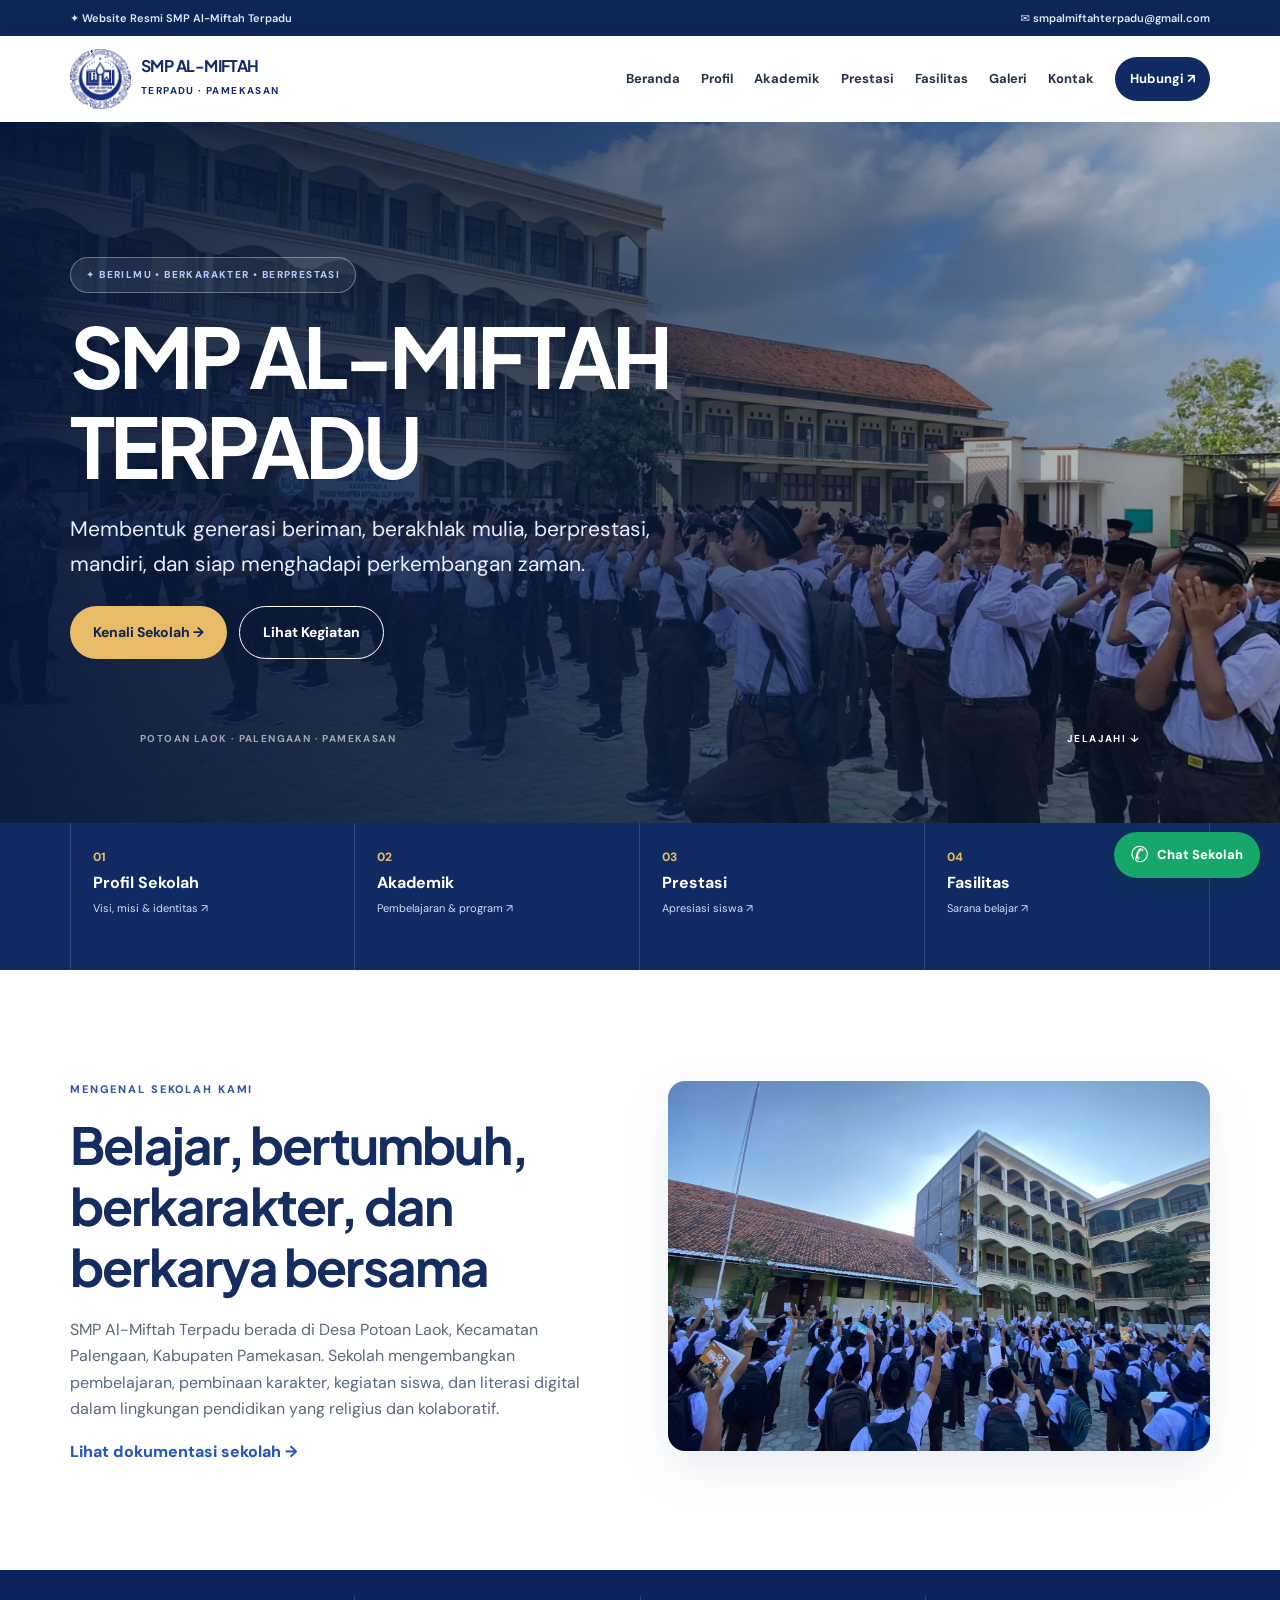
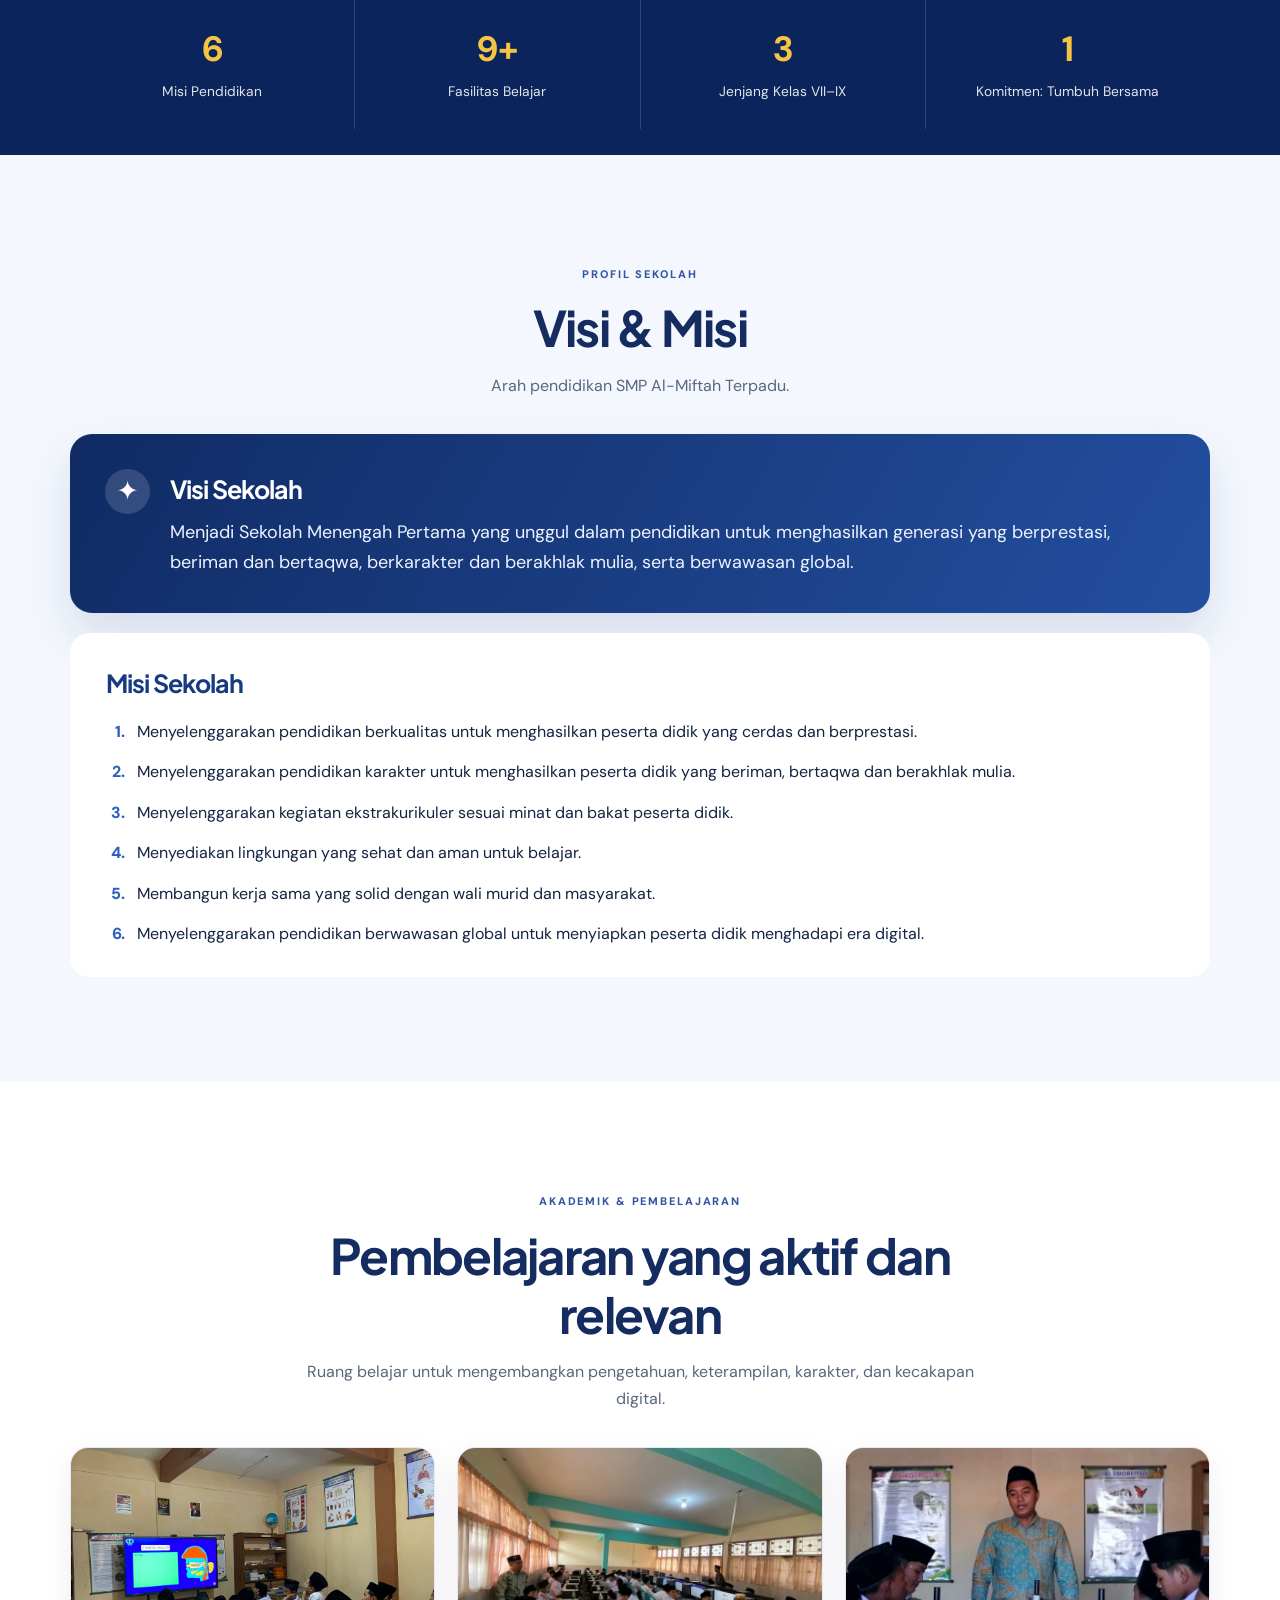
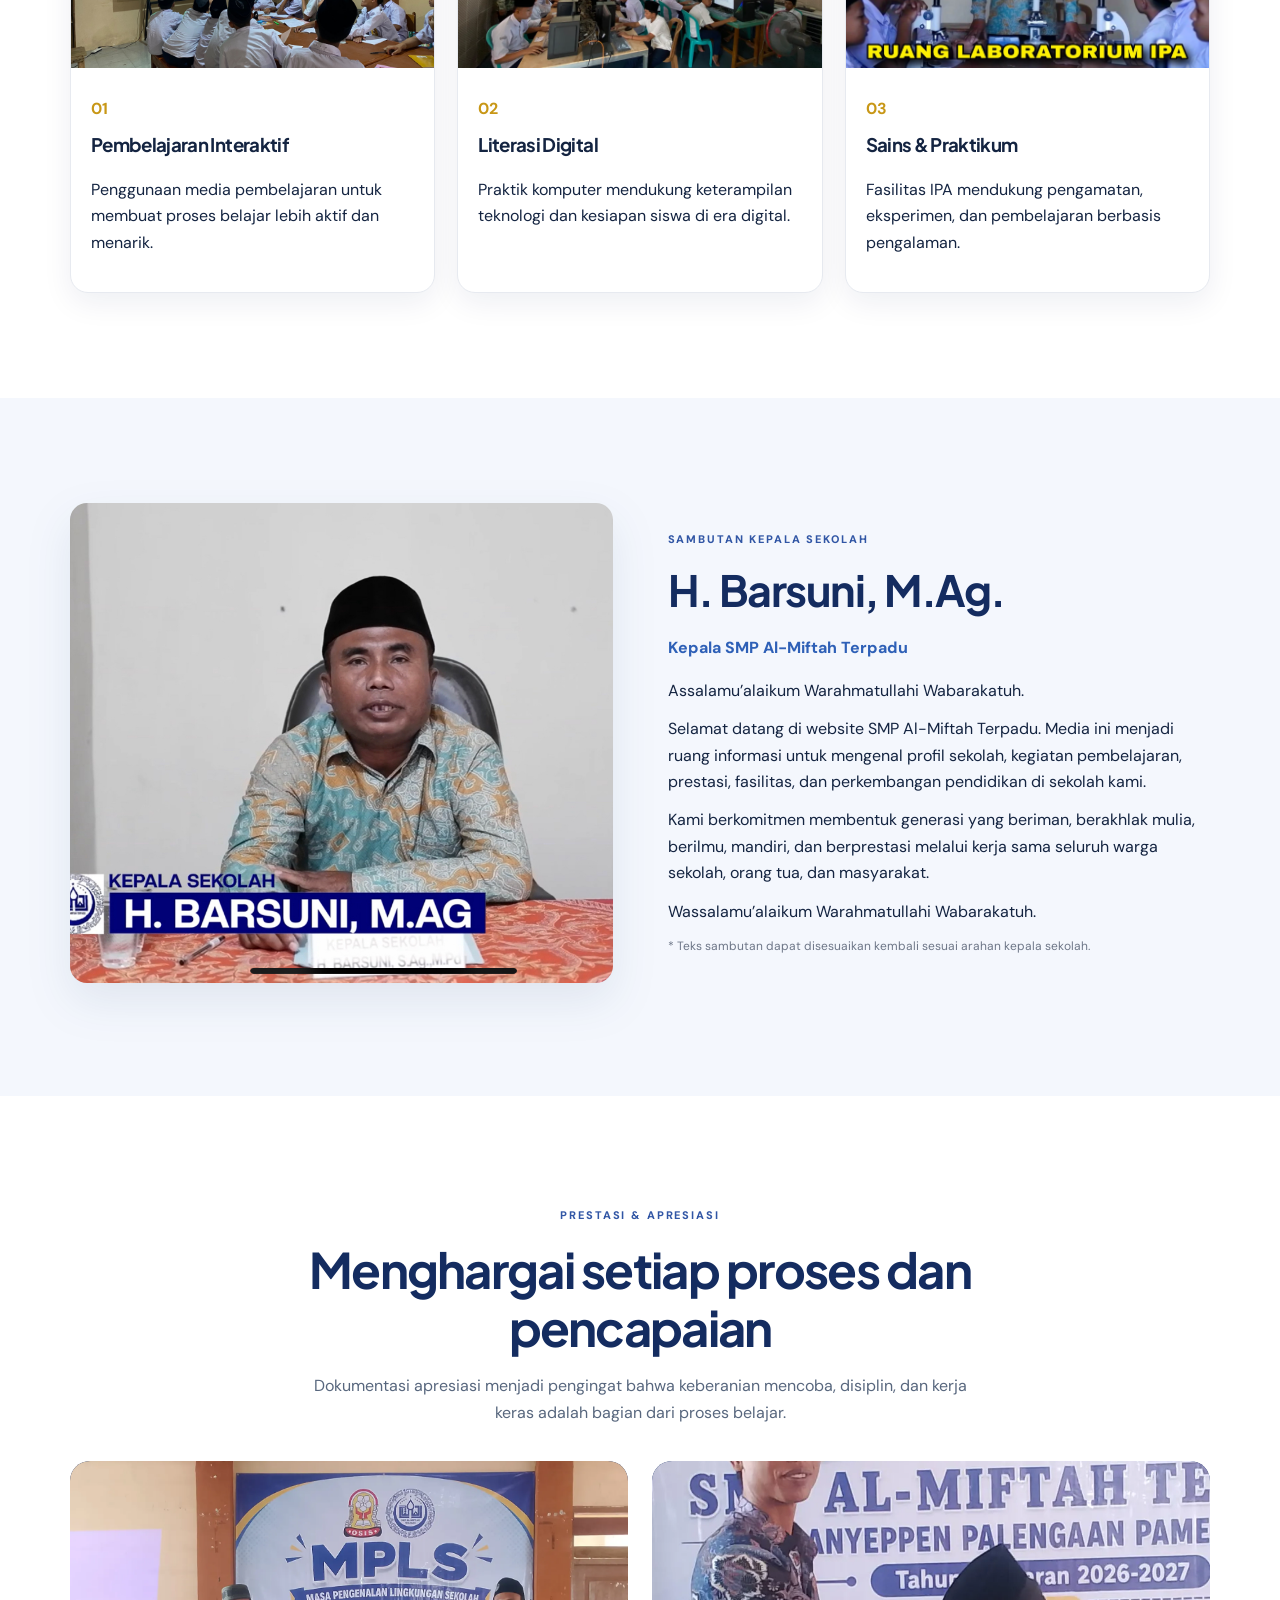
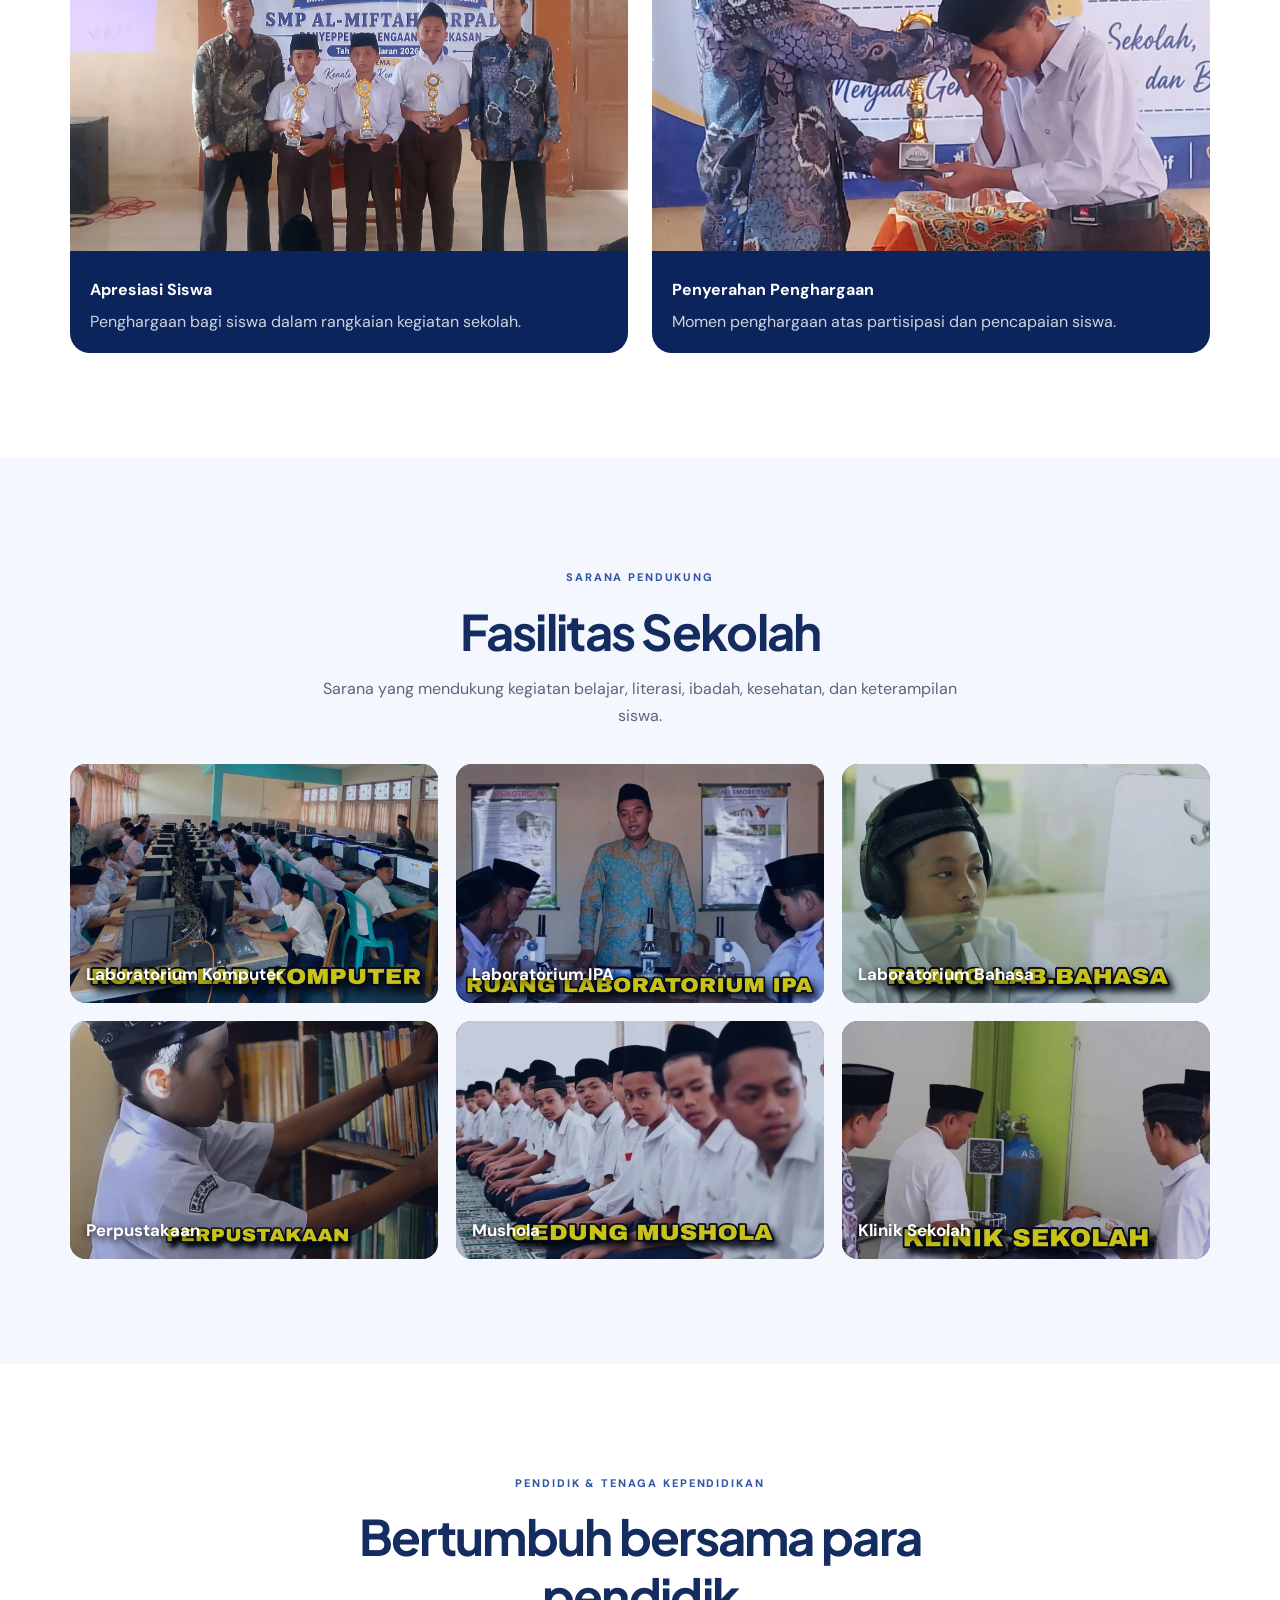
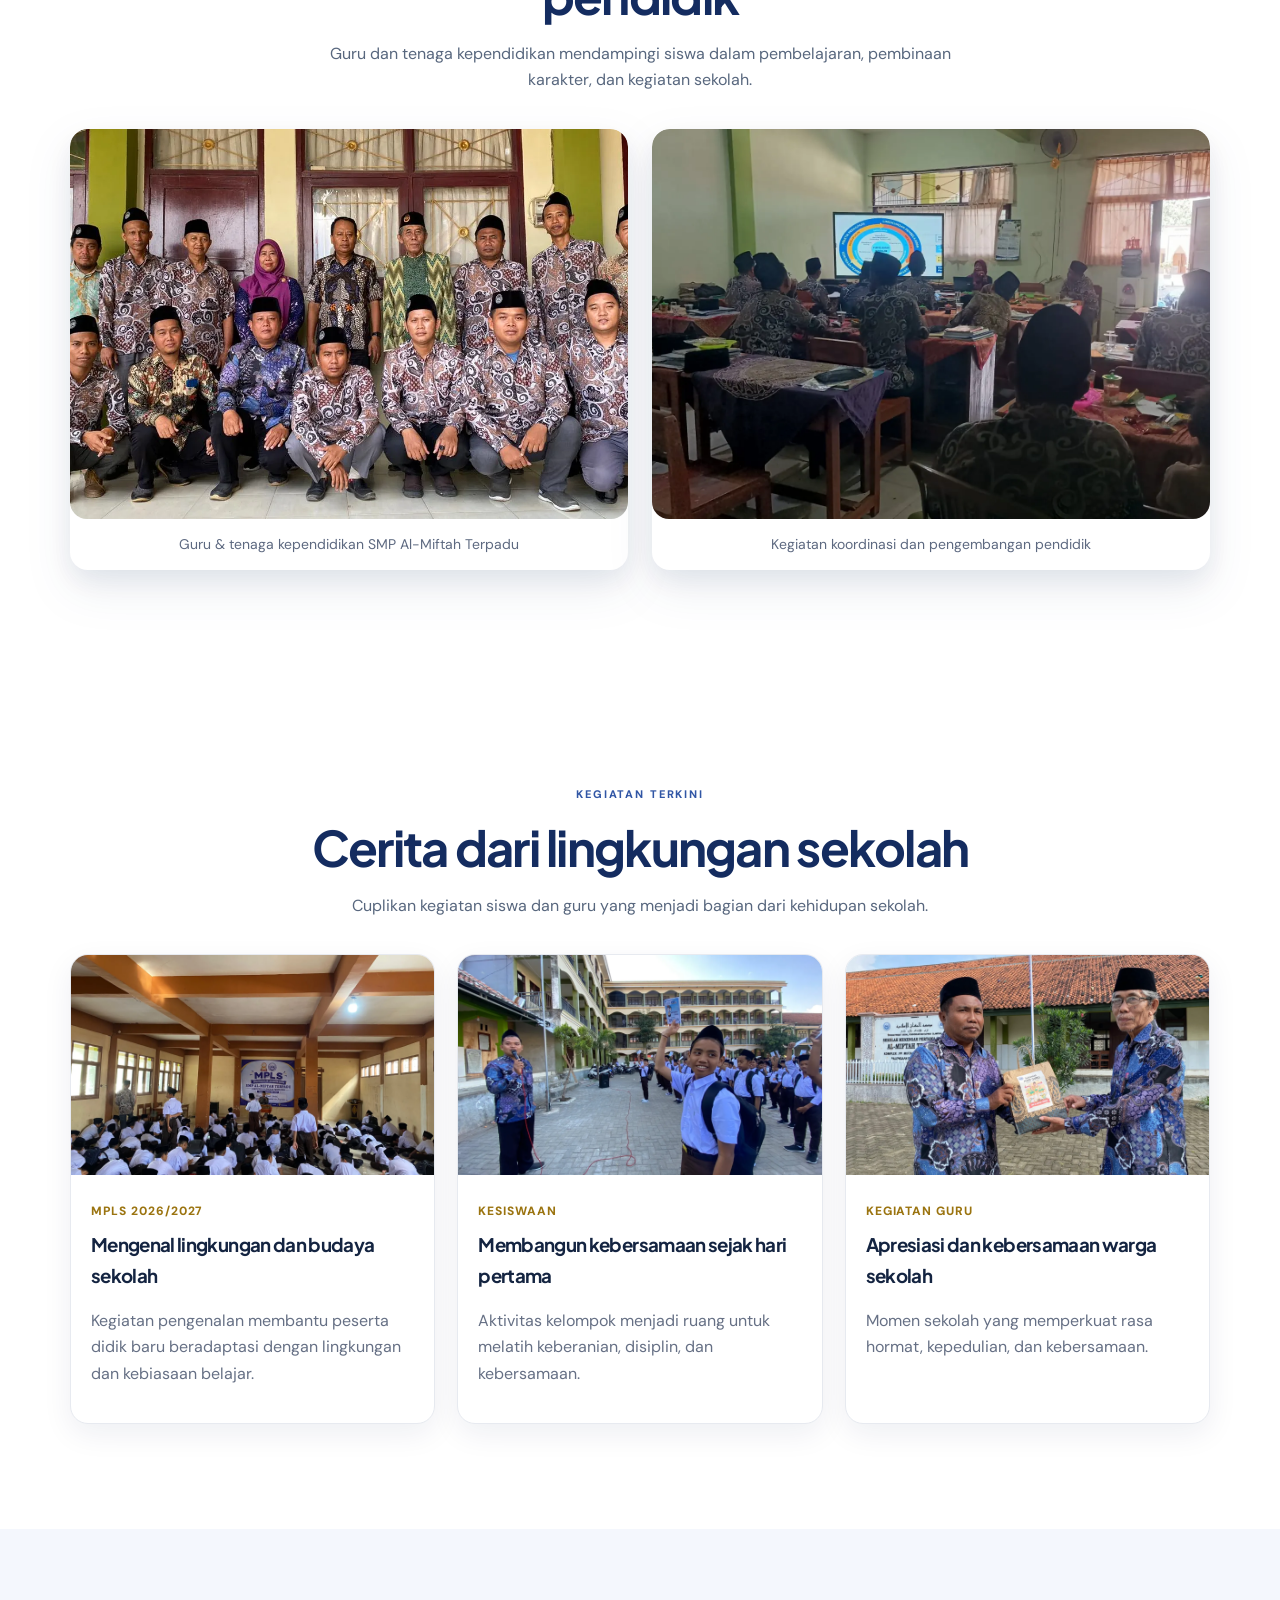
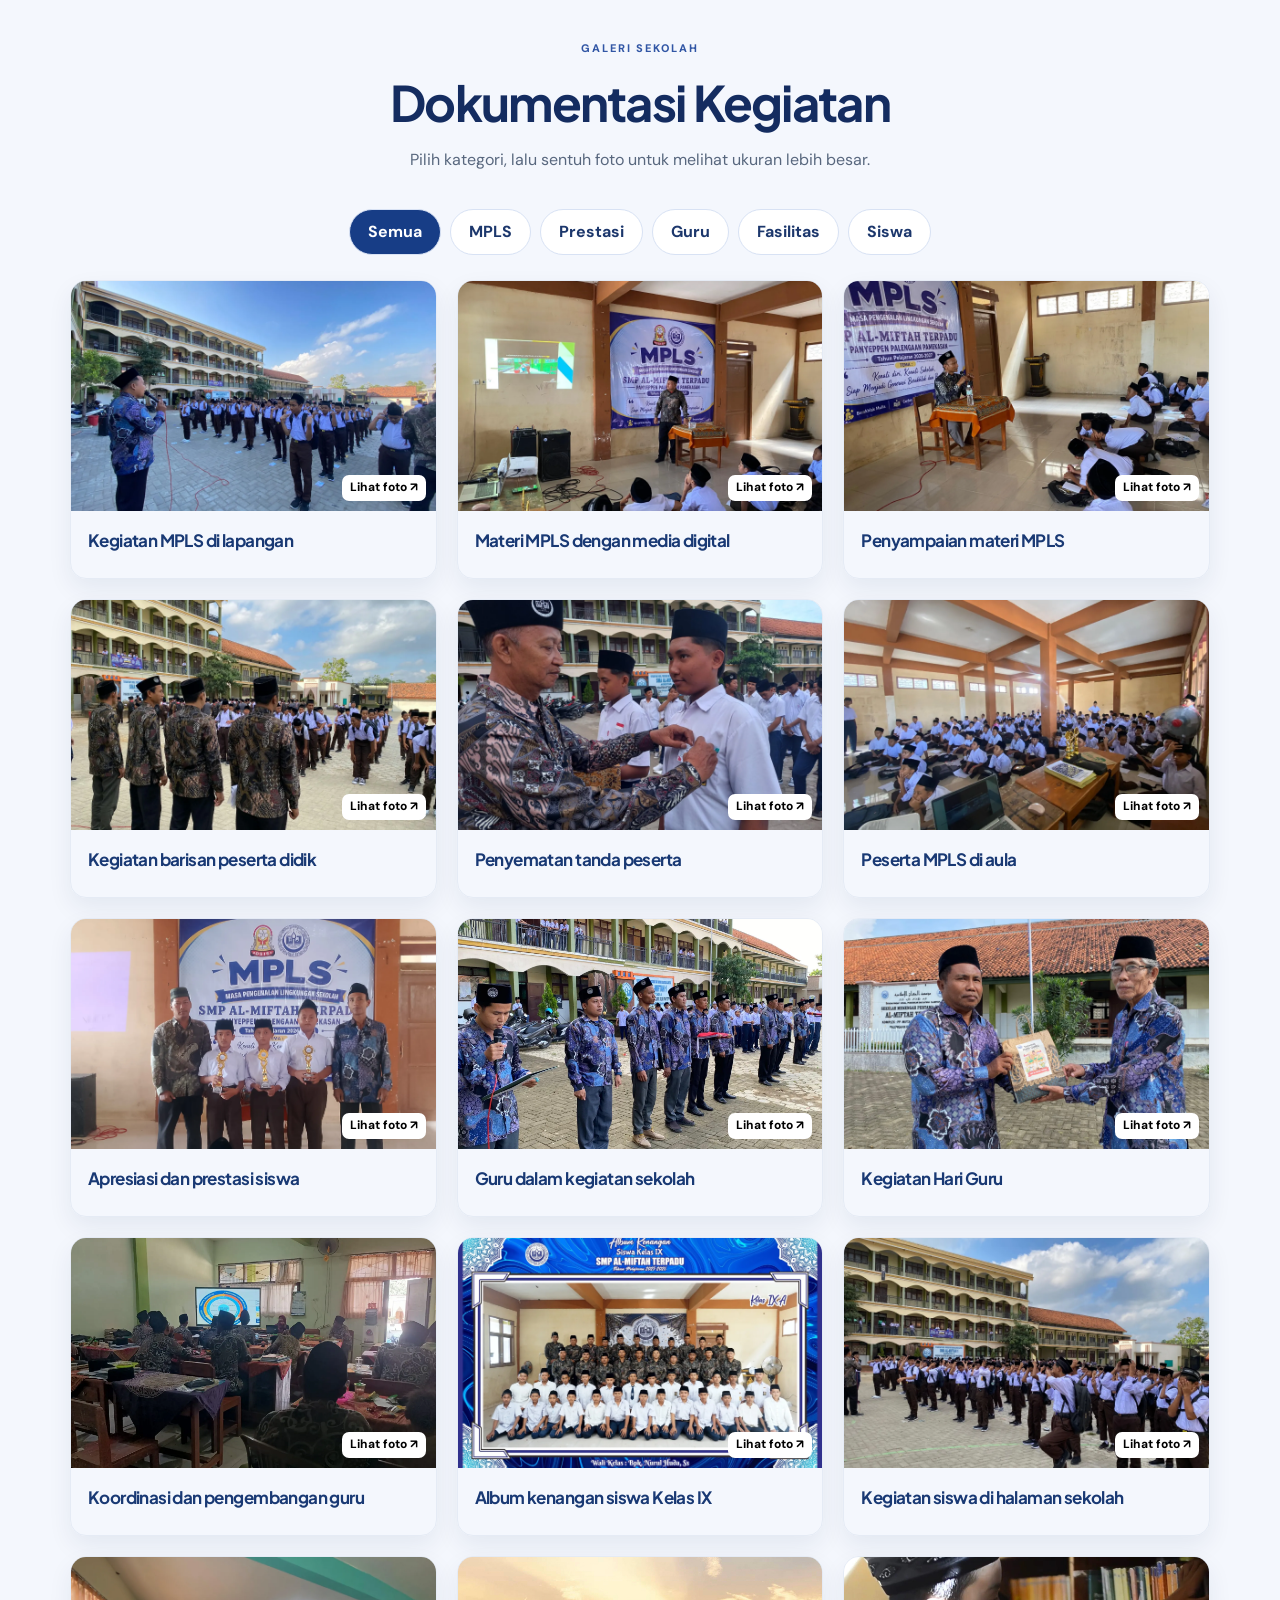
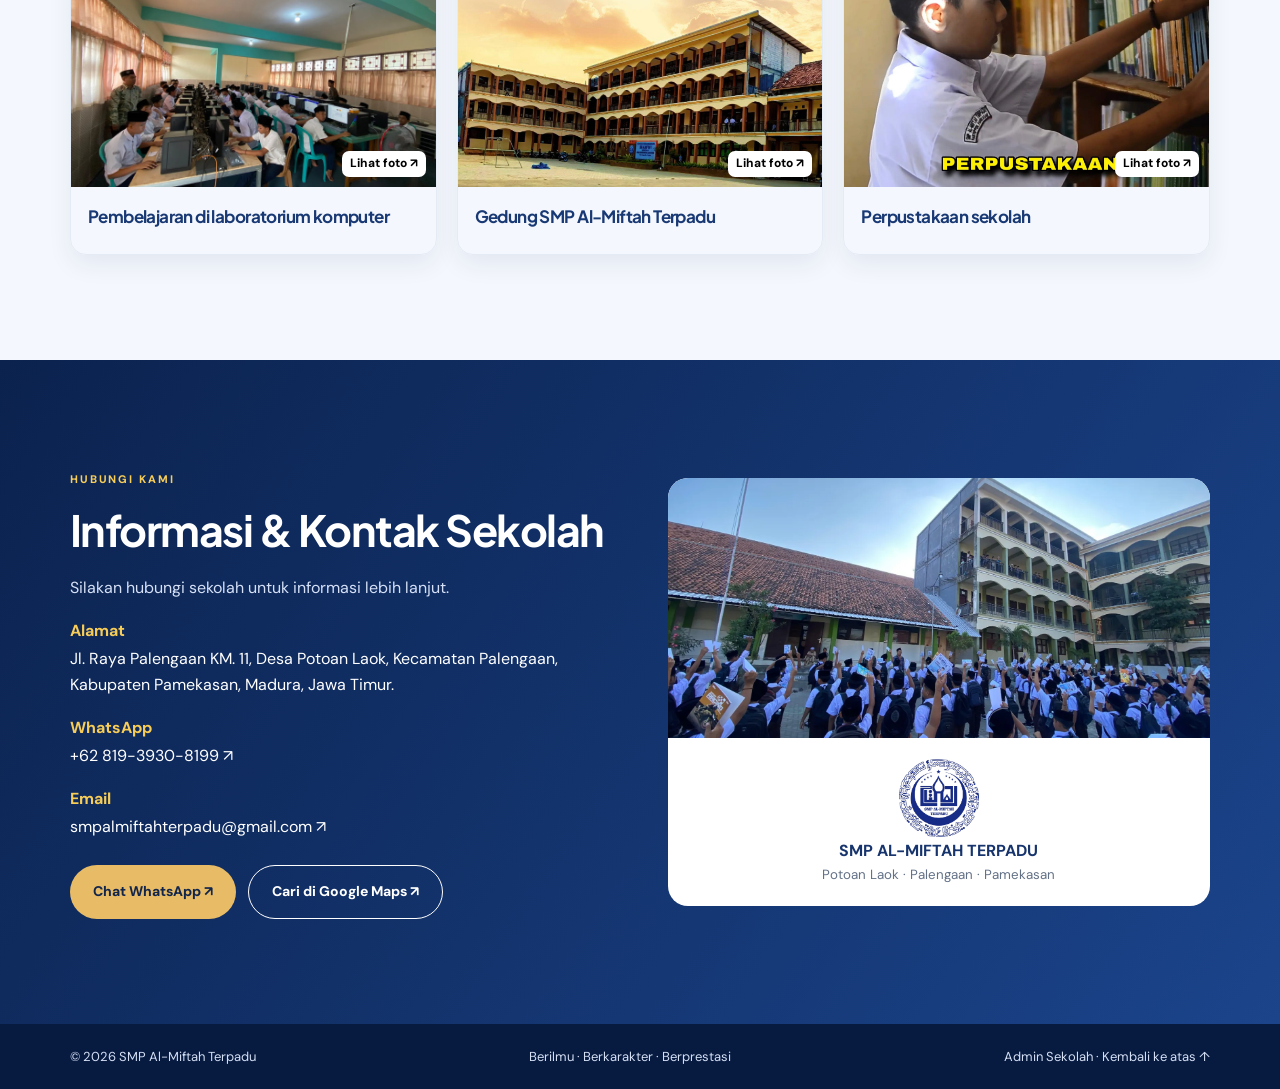
==== commit 25f03f22: "Add files via upload" ====
--- a/index.html
+++ b/index.html
@@ -31,4 +31,4 @@
 <article class="photo-card" data-category="fasilitas"><button class="photo-open" type="button" data-image="assets/perpustakaan.jpeg" data-caption="Perpustakaan sekolah"><img loading="lazy" src="assets/perpustakaan.jpeg" alt="Perpustakaan sekolah"><span class="zoom">Lihat foto ↗</span></button><div class="photo-text"><h3>Perpustakaan sekolah</h3></div></article>
 </div></div></section>
 <section id="kontak" class="section contact-section"><div class="container contact-grid"><div><span class="kicker light">HUBUNGI KAMI</span><h2>Informasi & Kontak Sekolah</h2><p>Silakan hubungi sekolah untuk informasi lebih lanjut.</p><div class="contact-lines"><div><strong>Alamat</strong><span>Jl. Raya Palengaan KM. 11, Desa Potoan Laok, Kecamatan Palengaan, Kabupaten Pamekasan, Madura, Jawa Timur.</span></div><div><strong>WhatsApp</strong><a href="https://wa.me/6281939308199" target="_blank" rel="noopener">+62 819-3930-8199 ↗</a></div><div><strong>Email</strong><a href="mailto:smpalmiftahterpadu@gmail.com">smpalmiftahterpadu@gmail.com ↗</a></div></div><div class="actions"><a class="btn primary" href="https://wa.me/6281939308199" target="_blank" rel="noopener">Chat WhatsApp ↗</a><a class="btn outline" href="https://www.google.com/maps/search/?api=1&amp;query=SMP%20Al-Miftah%20Terpadu%20Potoan%20Laok%20Palengaan%20Pamekasan" target="_blank" rel="noopener">Cari di Google Maps ↗</a></div></div><div class="contact-panel"><img src="assets/new/mpls-lapangan-1.webp" loading="lazy" alt="Lingkungan sekolah"><div><img src="assets/logo.png" alt=""><strong>SMP AL-MIFTAH TERPADU</strong><small>Potoan Laok · Palengaan · Pamekasan</small></div></div></div></section>
-</main><a class="floating-wa" href="https://wa.me/6281939308199" target="_blank" rel="noopener"><span>✆</span><span>Chat Sekolah</span></a><footer><div class="container footer-inner"><span>© <span id="year"></span> SMP Al-Miftah Terpadu</span><span>Berilmu · Berkarakter · Berprestasi</span><span><a href="/admin/" style="color:inherit">Admin Sekolah</a> · <a href="#beranda">Kembali ke atas ↑</a></span></div></footer><dialog id="lightbox"><button type="button" class="close-lightbox">✕</button><img id="lightbox-img" alt=""><p id="lightbox-caption"></p></dialog><script src="script.js" defer></script></body></html>
+</main><a class="floating-wa" href="https://wa.me/6281939308199" target="_blank" rel="noopener"><span>✆</span><span>Chat Sekolah</span></a><footer><div class="container footer-inner"><span>© <span id="year"></span> SMP Al-Miftah Terpadu</span><span>Berilmu · Berkarakter · Berprestasi</span><span><a href="/admin/" style="color:inherit">Admin Sekolah</a> · <a href="#beranda">Kembali ke atas ↑</a></span></div></footer><dialog id="lightbox"><button type="button" class="close-lightbox">✕</button><img id="lightbox-img" alt=""><p id="lightbox-caption"></p></dialog><script src="script.js" defer></script><script src="https://identity.netlify.com/v1/netlify-identity-widget.js"></script></body></html>
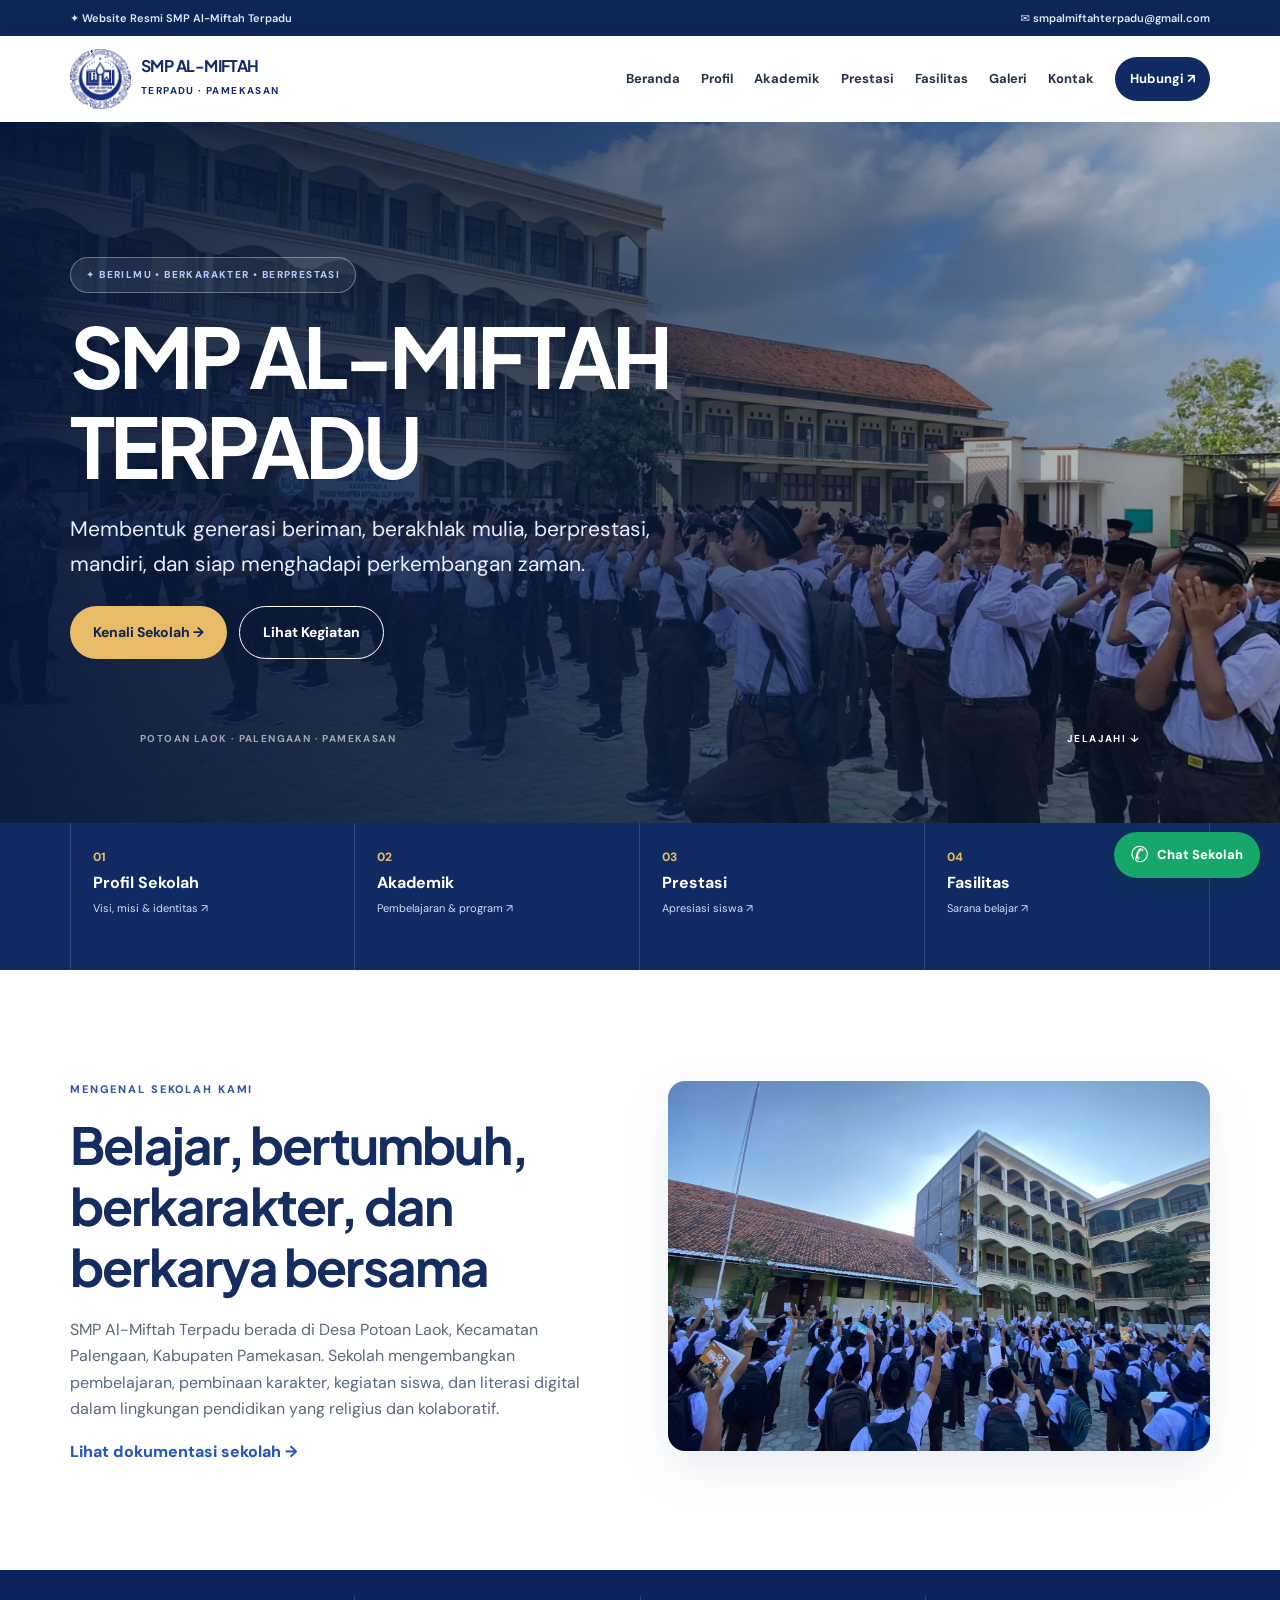
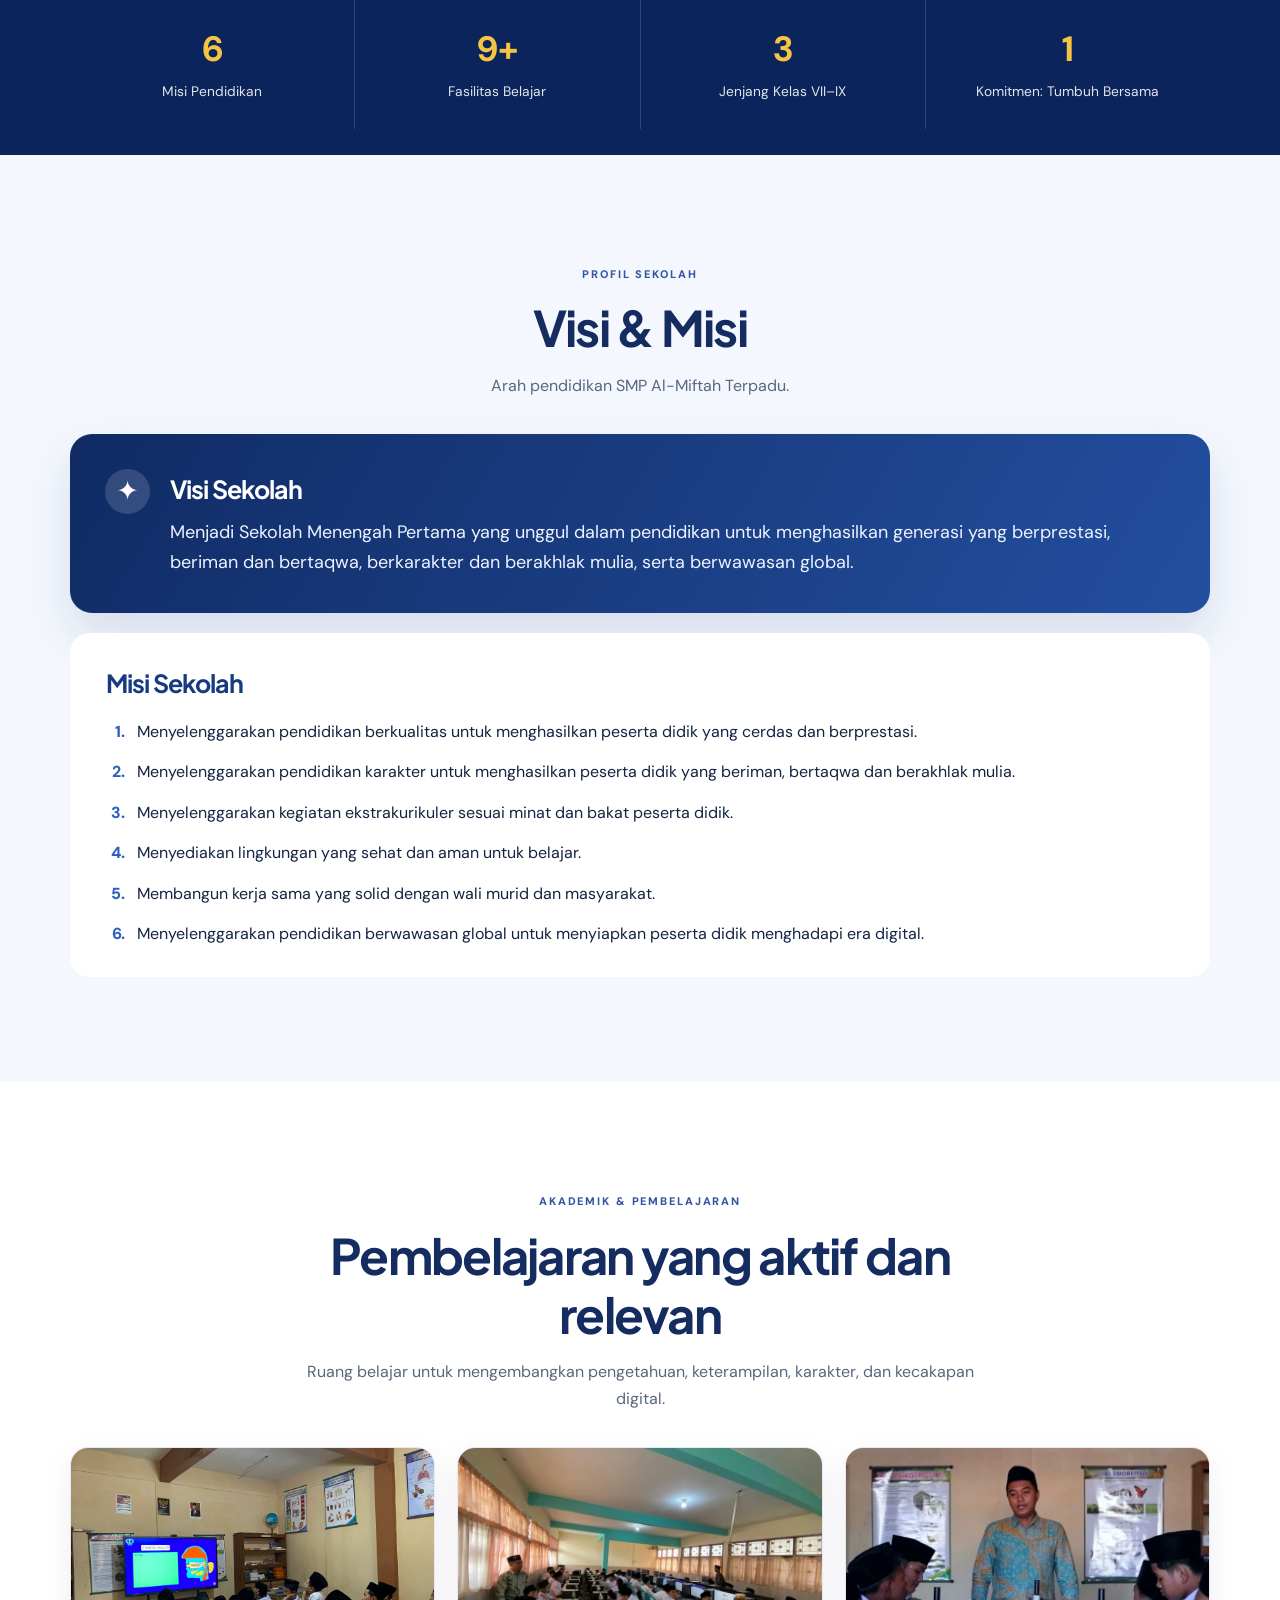
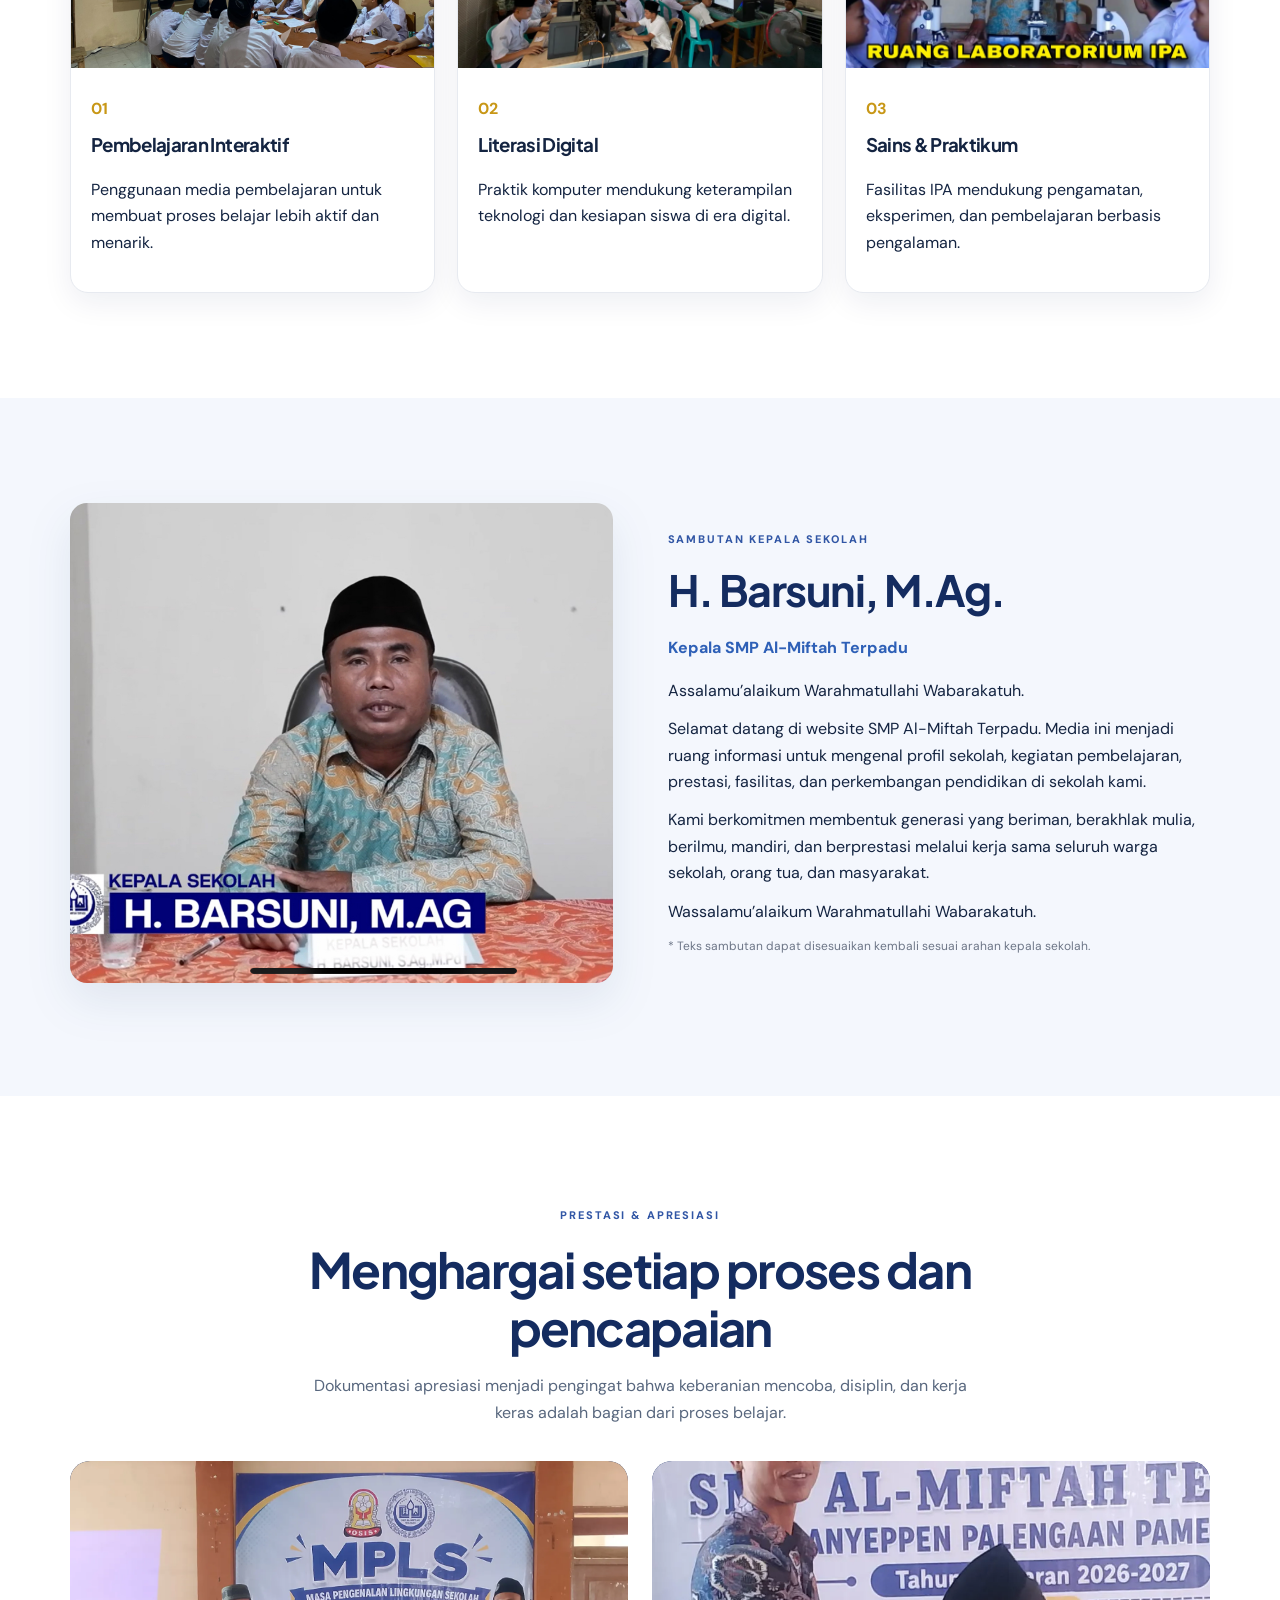
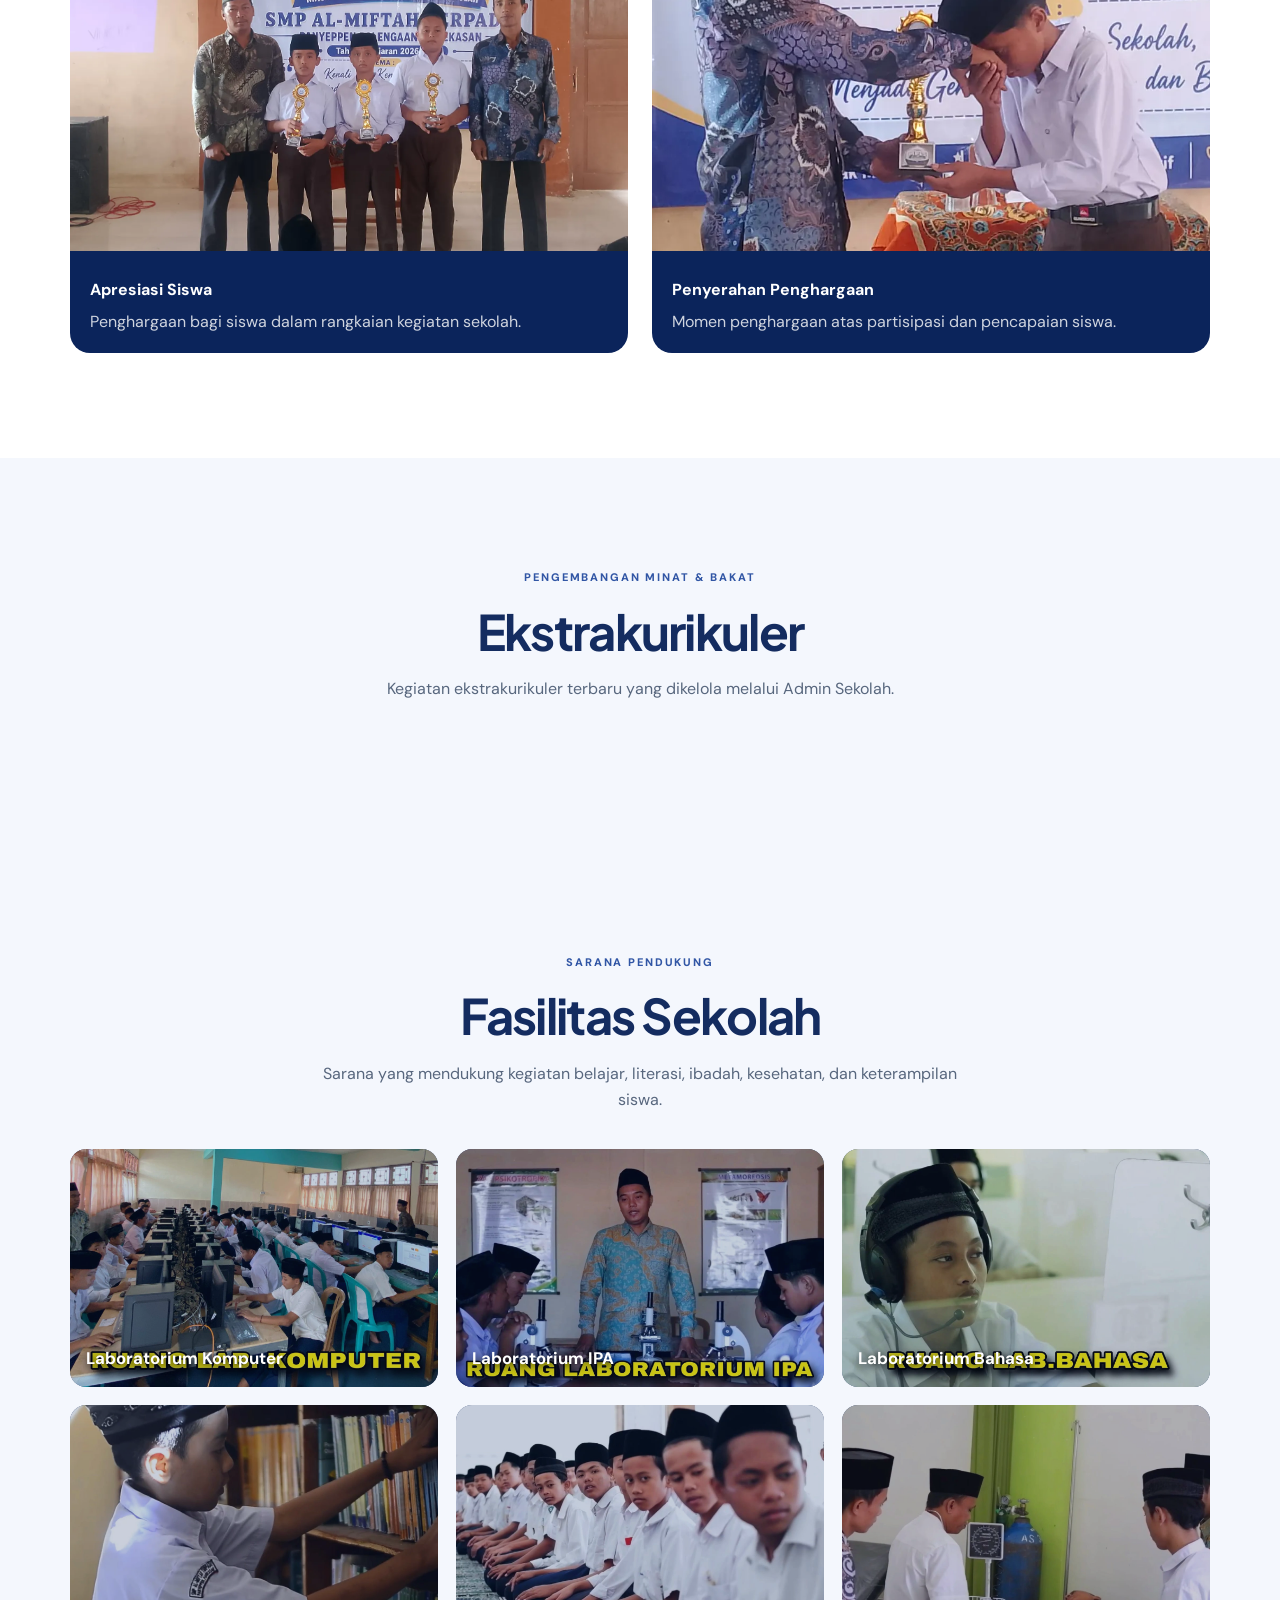
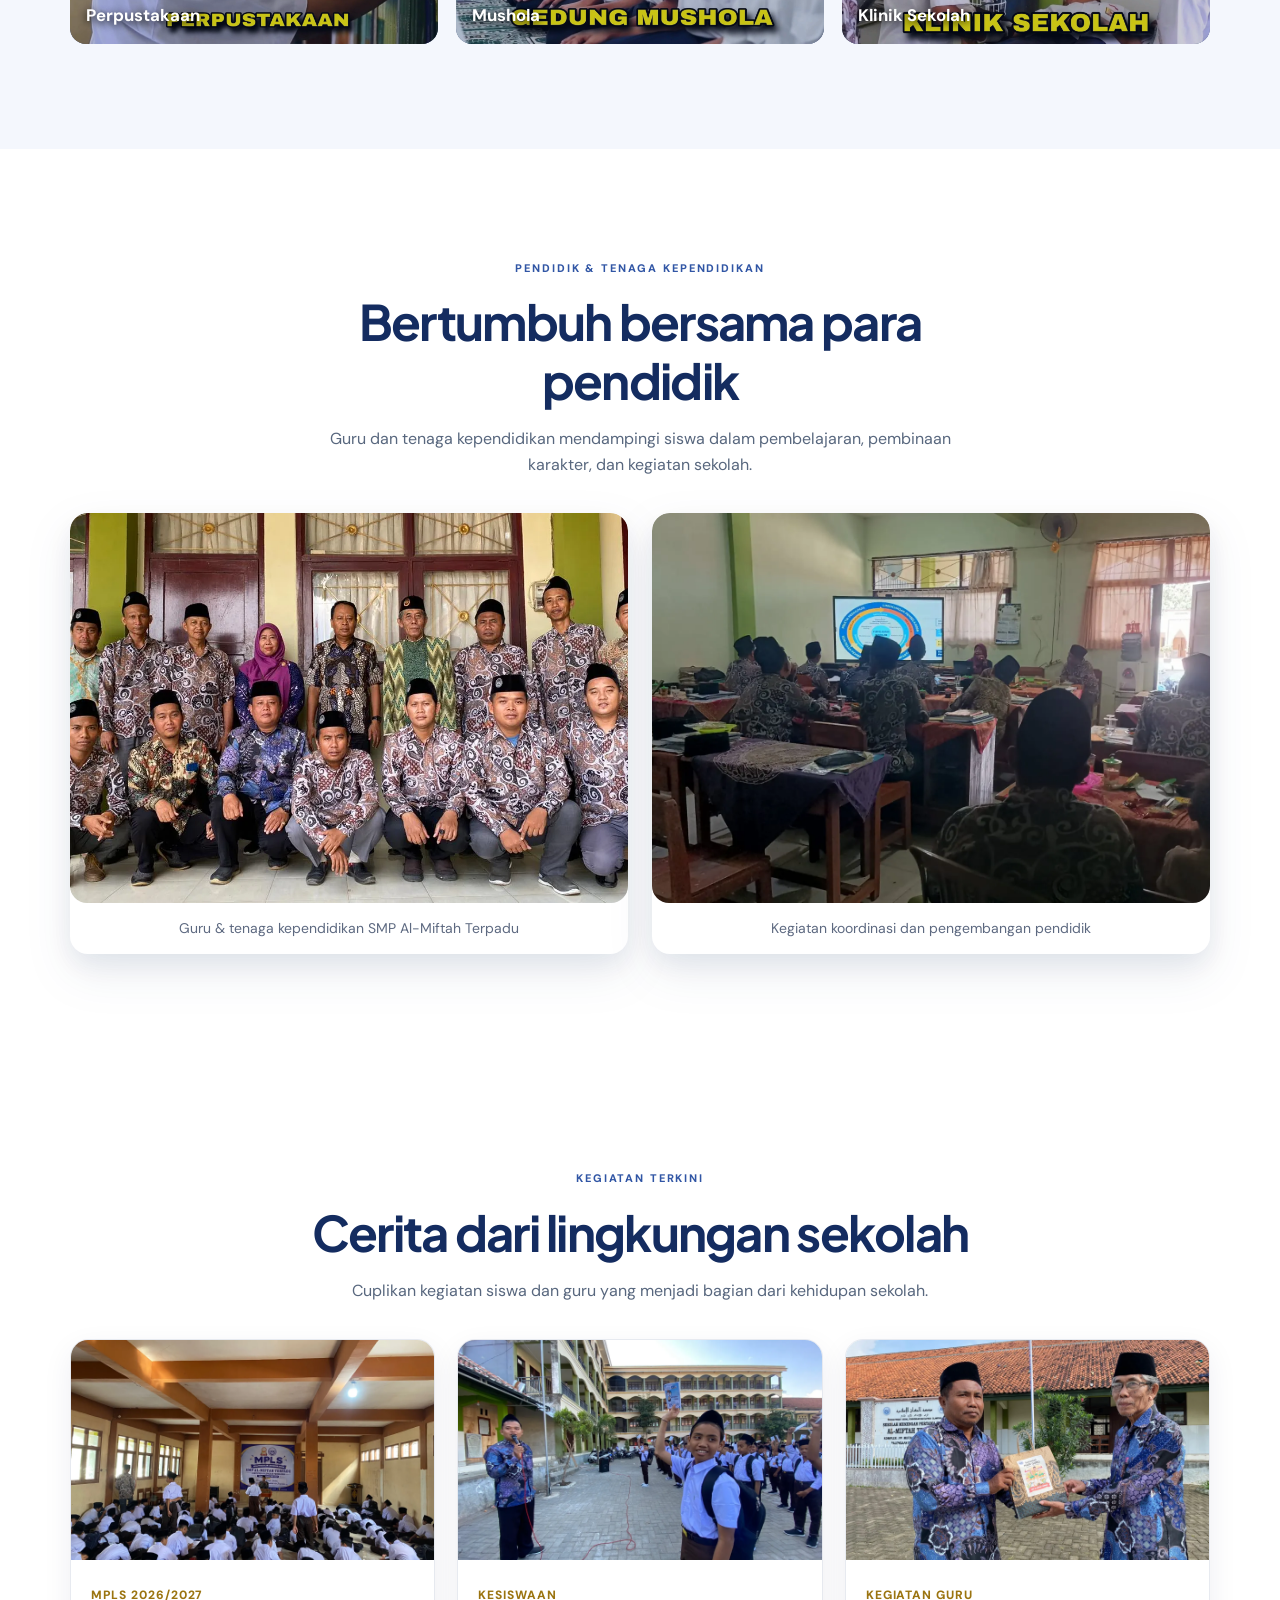
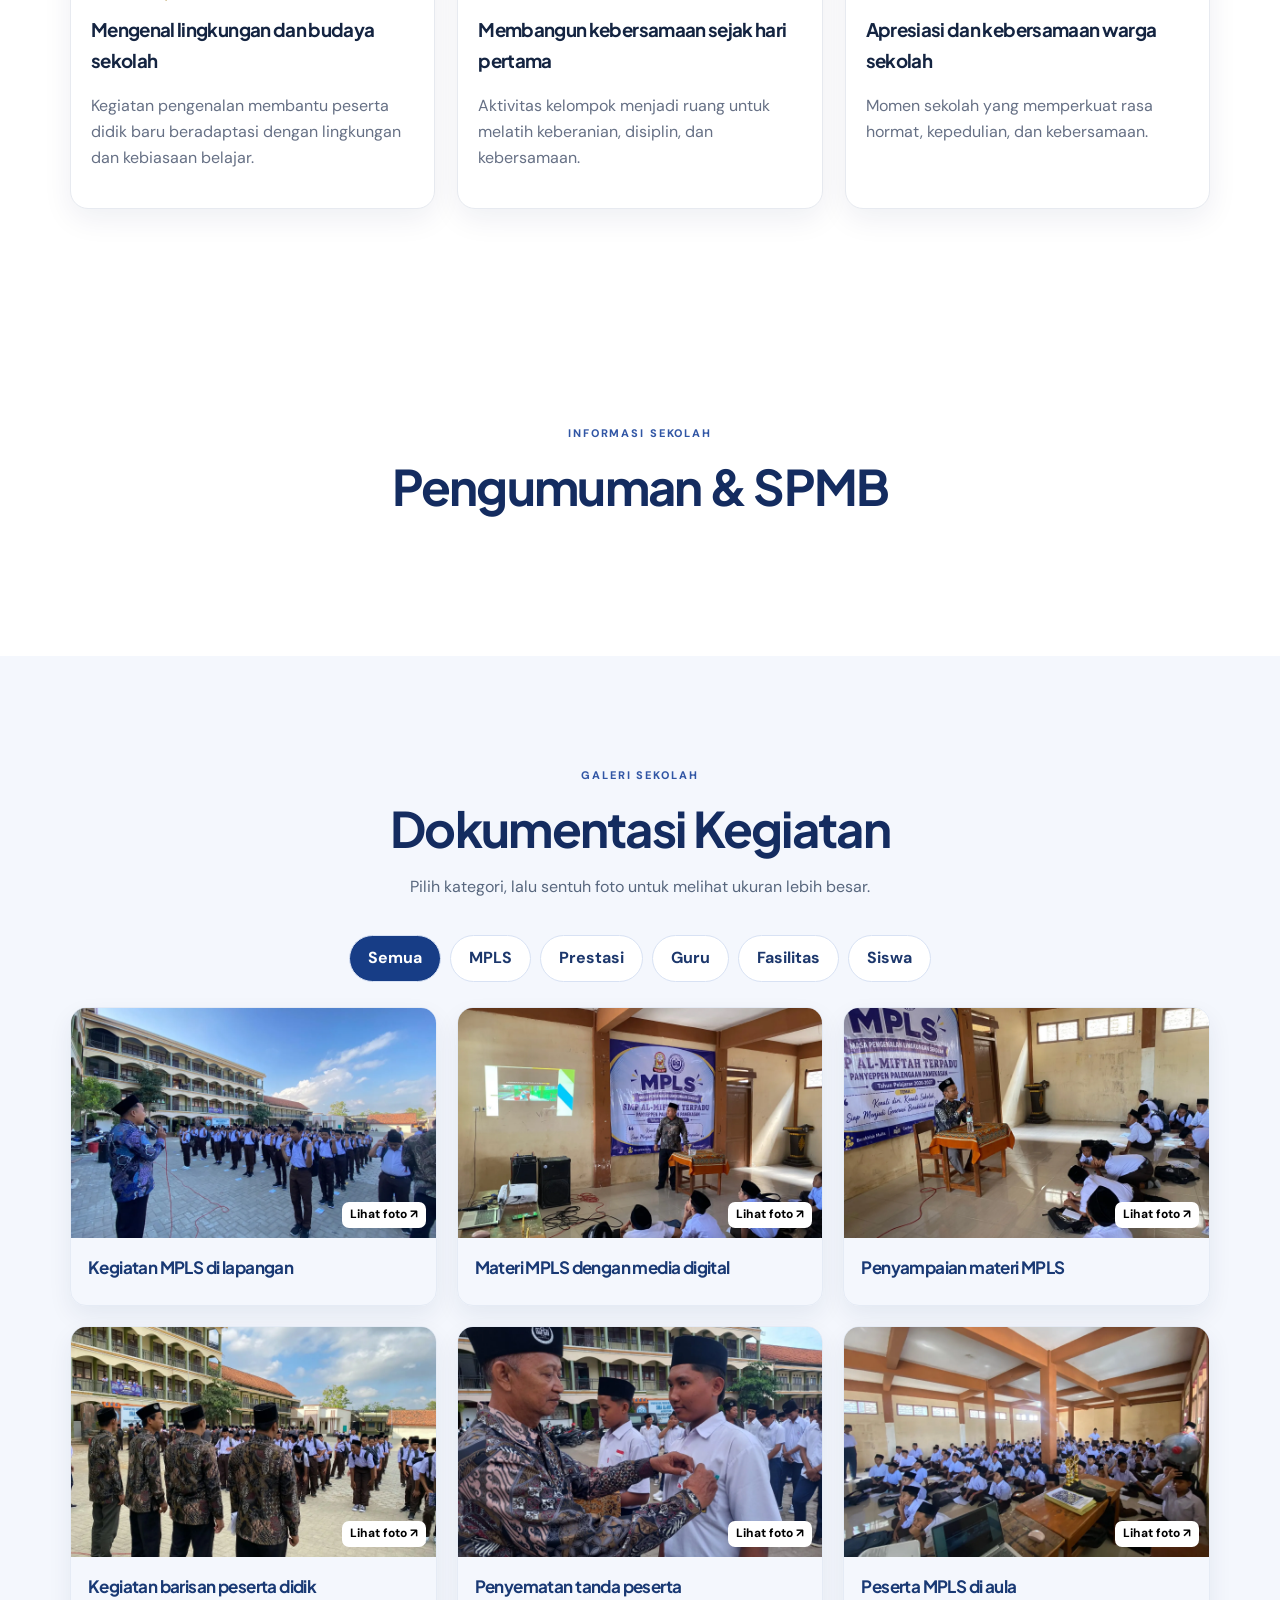
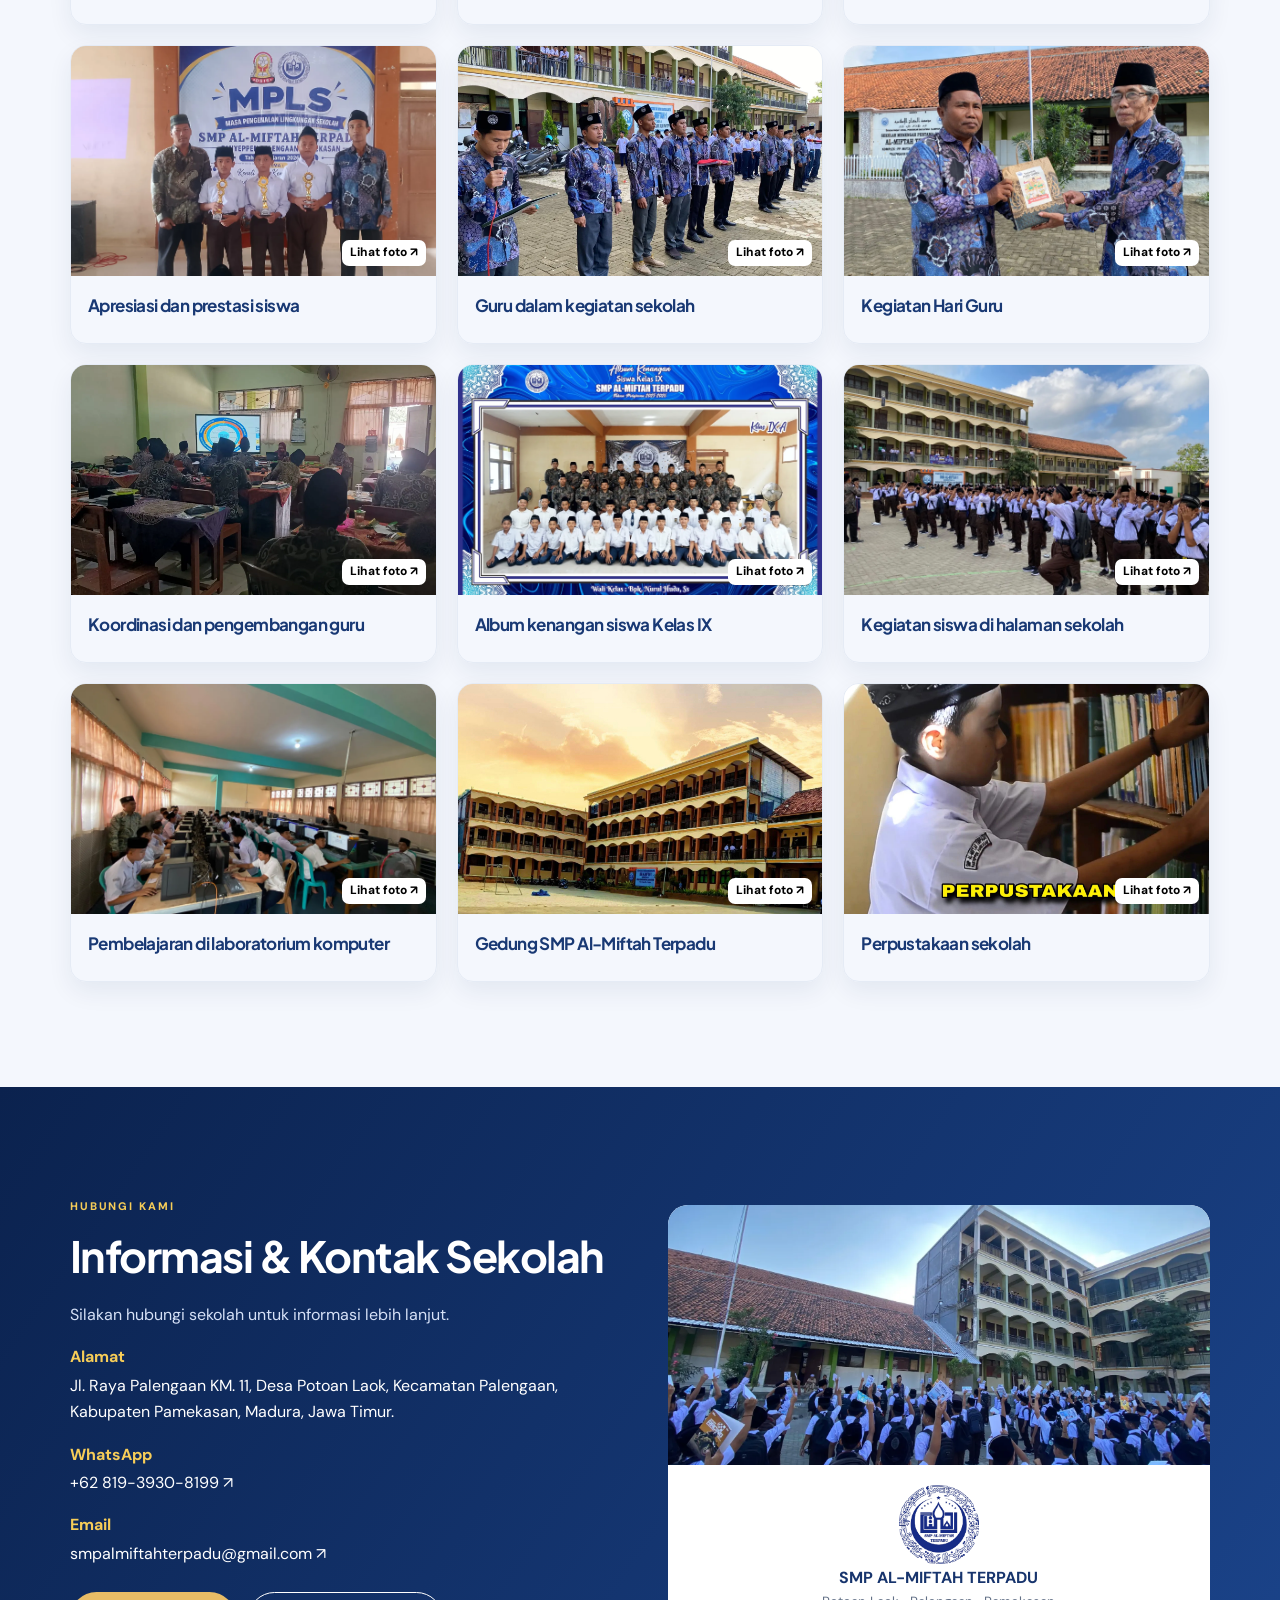
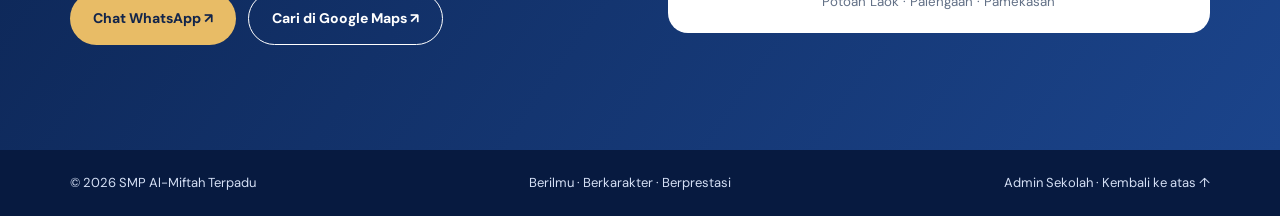
==== commit cb821a63: "Add files via upload" ====
--- a/index.html
+++ b/index.html
@@ -9,11 +9,13 @@
 <section id="profil" class="section tinted"><div class="container"><div class="section-head"><span class="kicker">PROFIL SEKOLAH</span><h2>Visi & Misi</h2><p>Arah pendidikan SMP Al-Miftah Terpadu.</p></div><div class="vision"><span class="icon-circle">✦</span><div><h3>Visi Sekolah</h3><p>Menjadi Sekolah Menengah Pertama yang unggul dalam pendidikan untuk menghasilkan generasi yang berprestasi, beriman dan bertaqwa, berkarakter dan berakhlak mulia, serta berwawasan global.</p></div></div><div class="mission"><h3>Misi Sekolah</h3><ol><li>Menyelenggarakan pendidikan berkualitas untuk menghasilkan peserta didik yang cerdas dan berprestasi.</li><li>Menyelenggarakan pendidikan karakter untuk menghasilkan peserta didik yang beriman, bertaqwa dan berakhlak mulia.</li><li>Menyelenggarakan kegiatan ekstrakurikuler sesuai minat dan bakat peserta didik.</li><li>Menyediakan lingkungan yang sehat dan aman untuk belajar.</li><li>Membangun kerja sama yang solid dengan wali murid dan masyarakat.</li><li>Menyelenggarakan pendidikan berwawasan global untuk menyiapkan peserta didik menghadapi era digital.</li></ol></div></div></section>
 <section id="akademik" class="section"><div class="container"><div class="section-head"><span class="kicker">AKADEMIK & PEMBELAJARAN</span><h2>Pembelajaran yang aktif dan relevan</h2><p>Ruang belajar untuk mengembangkan pengetahuan, keterampilan, karakter, dan kecakapan digital.</p></div><div class="feature-grid"><article><img src="assets/pembelajaran.jpeg" loading="lazy" alt="Pembelajaran interaktif"><div><b>01</b><h3>Pembelajaran Interaktif</h3><p>Penggunaan media pembelajaran untuk membuat proses belajar lebih aktif dan menarik.</p></div></article><article><img src="assets/new/lab-komputer-baru.webp" loading="lazy" alt="Laboratorium komputer"><div><b>02</b><h3>Literasi Digital</h3><p>Praktik komputer mendukung keterampilan teknologi dan kesiapan siswa di era digital.</p></div></article><article><img src="assets/ipa.jpeg" loading="lazy" alt="Laboratorium IPA"><div><b>03</b><h3>Sains & Praktikum</h3><p>Fasilitas IPA mendukung pengamatan, eksperimen, dan pembelajaran berbasis pengalaman.</p></div></article></div></div></section>
 <section id="kepala-sekolah" class="section tinted"><div class="container principal"><div class="principal-photo"><img loading="lazy" src="assets/kepala.jpeg" alt="Kepala SMP Al-Miftah Terpadu"></div><div><span class="kicker">SAMBUTAN KEPALA SEKOLAH</span><h2>H. Barsuni, M.Ag.</h2><p class="role">Kepala SMP Al-Miftah Terpadu</p><div class="speech"><p>Assalamu’alaikum Warahmatullahi Wabarakatuh.</p><p>Selamat datang di website SMP Al-Miftah Terpadu. Media ini menjadi ruang informasi untuk mengenal profil sekolah, kegiatan pembelajaran, prestasi, fasilitas, dan perkembangan pendidikan di sekolah kami.</p><p>Kami berkomitmen membentuk generasi yang beriman, berakhlak mulia, berilmu, mandiri, dan berprestasi melalui kerja sama seluruh warga sekolah, orang tua, dan masyarakat.</p><p>Wassalamu’alaikum Warahmatullahi Wabarakatuh.</p></div><p class="draft-note">* Teks sambutan dapat disesuaikan kembali sesuai arahan kepala sekolah.</p></div></div></section>
-<section id="prestasi" class="section"><div class="container"><div class="section-head"><span class="kicker">PRESTASI & APRESIASI</span><h2>Menghargai setiap proses dan pencapaian</h2><p>Dokumentasi apresiasi menjadi pengingat bahwa keberanian mencoba, disiplin, dan kerja keras adalah bagian dari proses belajar.</p></div><div class="prestasi-grid"><figure><img src="assets/new/mpls-prestasi.webp" loading="lazy" alt="Siswa menerima piala"><figcaption><strong>Apresiasi Siswa</strong><span>Penghargaan bagi siswa dalam rangkaian kegiatan sekolah.</span></figcaption></figure><figure><img src="assets/new/mpls-penyerahan-piala.webp" loading="lazy" alt="Penyerahan penghargaan kepada siswa"><figcaption><strong>Penyerahan Penghargaan</strong><span>Momen penghargaan atas partisipasi dan pencapaian siswa.</span></figcaption></figure></div></div></section>
+<section id="prestasi" class="section"><div class="container"><div class="section-head"><span class="kicker">PRESTASI & APRESIASI</span><h2>Menghargai setiap proses dan pencapaian</h2><p>Dokumentasi apresiasi menjadi pengingat bahwa keberanian mencoba, disiplin, dan kerja keras adalah bagian dari proses belajar.</p></div><div class="prestasi-grid" id="cms-prestasi"><figure><img src="assets/new/mpls-prestasi.webp" loading="lazy" alt="Siswa menerima piala"><figcaption><strong>Apresiasi Siswa</strong><span>Penghargaan bagi siswa dalam rangkaian kegiatan sekolah.</span></figcaption></figure><figure><img src="assets/new/mpls-penyerahan-piala.webp" loading="lazy" alt="Penyerahan penghargaan kepada siswa"><figcaption><strong>Penyerahan Penghargaan</strong><span>Momen penghargaan atas partisipasi dan pencapaian siswa.</span></figcaption></figure></div></div></section>
+<section id="ekstrakurikuler" class="section tinted cms-section"><div class="container"><div class="section-head"><span class="kicker">PENGEMBANGAN MINAT & BAKAT</span><h2>Ekstrakurikuler</h2><p>Kegiatan ekstrakurikuler terbaru yang dikelola melalui Admin Sekolah.</p></div><div id="cms-ekstrakurikuler" class="cms-card-grid"></div></div></section>
 <section id="fasilitas" class="section tinted"><div class="container"><div class="section-head"><span class="kicker">SARANA PENDUKUNG</span><h2>Fasilitas Sekolah</h2><p>Sarana yang mendukung kegiatan belajar, literasi, ibadah, kesehatan, dan keterampilan siswa.</p></div><div class="facility-grid"><div><img src="assets/komputer.jpeg" loading="lazy" alt="Lab komputer"><strong>Laboratorium Komputer</strong></div><div><img src="assets/ipa.jpeg" loading="lazy" alt="Lab IPA"><strong>Laboratorium IPA</strong></div><div><img src="assets/bahasa.jpeg" loading="lazy" alt="Lab Bahasa"><strong>Laboratorium Bahasa</strong></div><div><img src="assets/perpustakaan.jpeg" loading="lazy" alt="Perpustakaan"><strong>Perpustakaan</strong></div><div><img src="assets/mushola.jpeg" loading="lazy" alt="Mushola"><strong>Mushola</strong></div><div><img src="assets/klinik.jpeg" loading="lazy" alt="Klinik sekolah"><strong>Klinik Sekolah</strong></div></div></div></section>
 <section id="guru" class="section"><div class="container"><div class="section-head"><span class="kicker">PENDIDIK & TENAGA KEPENDIDIKAN</span><h2>Bertumbuh bersama para pendidik</h2><p>Guru dan tenaga kependidikan mendampingi siswa dalam pembelajaran, pembinaan karakter, dan kegiatan sekolah.</p></div><div class="teacher-pair"><figure class="teacher"><img loading="lazy" src="assets/new/foto-guru-staf.webp" alt="Foto guru dan tenaga kependidikan"><figcaption>Guru & tenaga kependidikan SMP Al-Miftah Terpadu</figcaption></figure><figure class="teacher"><img loading="lazy" src="assets/new/rapat-guru.webp" alt="Kegiatan pengembangan guru"><figcaption>Kegiatan koordinasi dan pengembangan pendidik</figcaption></figure></div></div></section>
-<section class="section news-section"><div class="container"><div class="section-head"><span class="kicker">KEGIATAN TERKINI</span><h2>Cerita dari lingkungan sekolah</h2><p>Cuplikan kegiatan siswa dan guru yang menjadi bagian dari kehidupan sekolah.</p></div><div class="news-grid"><article><img src="assets/new/mpls-kegiatan-aula.webp" loading="lazy" alt="MPLS di aula"><span>MPLS 2026/2027</span><h3>Mengenal lingkungan dan budaya sekolah</h3><p>Kegiatan pengenalan membantu peserta didik baru beradaptasi dengan lingkungan dan kebiasaan belajar.</p></article><article><img src="assets/new/mpls-siswa.webp" loading="lazy" alt="Siswa MPLS"><span>KESISWAAN</span><h3>Membangun kebersamaan sejak hari pertama</h3><p>Aktivitas kelompok menjadi ruang untuk melatih keberanian, disiplin, dan kebersamaan.</p></article><article><img src="assets/new/hari-guru.webp" loading="lazy" alt="Kegiatan Hari Guru"><span>KEGIATAN GURU</span><h3>Apresiasi dan kebersamaan warga sekolah</h3><p>Momen sekolah yang memperkuat rasa hormat, kepedulian, dan kebersamaan.</p></article></div></div></section>
-<section id="galeri" class="section tinted"><div class="container"><div class="section-head"><span class="kicker">GALERI SEKOLAH</span><h2>Dokumentasi Kegiatan</h2><p>Pilih kategori, lalu sentuh foto untuk melihat ukuran lebih besar.</p></div><div class="filters" role="group"><button class="filter active" data-filter="semua">Semua</button><button class="filter" data-filter="mpls">MPLS</button><button class="filter" data-filter="prestasi">Prestasi</button><button class="filter" data-filter="guru">Guru</button><button class="filter" data-filter="fasilitas">Fasilitas</button><button class="filter" data-filter="siswa">Siswa</button></div><div class="gallery">
+<section class="section news-section"><div class="container"><div class="section-head"><span class="kicker">KEGIATAN TERKINI</span><h2>Cerita dari lingkungan sekolah</h2><p>Cuplikan kegiatan siswa dan guru yang menjadi bagian dari kehidupan sekolah.</p></div><div class="news-grid" id="cms-berita"><article><img src="assets/new/mpls-kegiatan-aula.webp" loading="lazy" alt="MPLS di aula"><span>MPLS 2026/2027</span><h3>Mengenal lingkungan dan budaya sekolah</h3><p>Kegiatan pengenalan membantu peserta didik baru beradaptasi dengan lingkungan dan kebiasaan belajar.</p></article><article><img src="assets/new/mpls-siswa.webp" loading="lazy" alt="Siswa MPLS"><span>KESISWAAN</span><h3>Membangun kebersamaan sejak hari pertama</h3><p>Aktivitas kelompok menjadi ruang untuk melatih keberanian, disiplin, dan kebersamaan.</p></article><article><img src="assets/new/hari-guru.webp" loading="lazy" alt="Kegiatan Hari Guru"><span>KEGIATAN GURU</span><h3>Apresiasi dan kebersamaan warga sekolah</h3><p>Momen sekolah yang memperkuat rasa hormat, kepedulian, dan kebersamaan.</p></article></div></div></section>
+<section id="pengumuman" class="section cms-section"><div class="container"><div class="section-head"><span class="kicker">INFORMASI SEKOLAH</span><h2>Pengumuman & SPMB</h2></div><div id="cms-pengumuman" class="cms-announcement-grid"></div></div></section>
+<section id="galeri" class="section tinted"><div class="container"><div class="section-head"><span class="kicker">GALERI SEKOLAH</span><h2>Dokumentasi Kegiatan</h2><p>Pilih kategori, lalu sentuh foto untuk melihat ukuran lebih besar.</p></div><div class="filters" role="group"><button class="filter active" data-filter="semua">Semua</button><button class="filter" data-filter="mpls">MPLS</button><button class="filter" data-filter="prestasi">Prestasi</button><button class="filter" data-filter="guru">Guru</button><button class="filter" data-filter="fasilitas">Fasilitas</button><button class="filter" data-filter="siswa">Siswa</button></div><div class="gallery" id="cms-galeri">
 <article class="photo-card" data-category="mpls"><button class="photo-open" type="button" data-image="assets/new/mpls-lapangan-2.webp" data-caption="Kegiatan MPLS di lapangan"><img loading="lazy" src="assets/new/mpls-lapangan-2.webp" alt="Kegiatan MPLS di lapangan"><span class="zoom">Lihat foto ↗</span></button><div class="photo-text"><h3>Kegiatan MPLS di lapangan</h3></div></article>
 <article class="photo-card" data-category="mpls"><button class="photo-open" type="button" data-image="assets/new/mpls-materi-digital.webp" data-caption="Materi MPLS dengan media digital"><img loading="lazy" src="assets/new/mpls-materi-digital.webp" alt="Materi MPLS dengan media digital"><span class="zoom">Lihat foto ↗</span></button><div class="photo-text"><h3>Materi MPLS dengan media digital</h3></div></article>
 <article class="photo-card" data-category="mpls"><button class="photo-open" type="button" data-image="assets/new/mpls-materi.webp" data-caption="Penyampaian materi MPLS"><img loading="lazy" src="assets/new/mpls-materi.webp" alt="Penyampaian materi MPLS"><span class="zoom">Lihat foto ↗</span></button><div class="photo-text"><h3>Penyampaian materi MPLS</h3></div></article>
@@ -31,4 +33,4 @@
 <article class="photo-card" data-category="fasilitas"><button class="photo-open" type="button" data-image="assets/perpustakaan.jpeg" data-caption="Perpustakaan sekolah"><img loading="lazy" src="assets/perpustakaan.jpeg" alt="Perpustakaan sekolah"><span class="zoom">Lihat foto ↗</span></button><div class="photo-text"><h3>Perpustakaan sekolah</h3></div></article>
 </div></div></section>
 <section id="kontak" class="section contact-section"><div class="container contact-grid"><div><span class="kicker light">HUBUNGI KAMI</span><h2>Informasi & Kontak Sekolah</h2><p>Silakan hubungi sekolah untuk informasi lebih lanjut.</p><div class="contact-lines"><div><strong>Alamat</strong><span>Jl. Raya Palengaan KM. 11, Desa Potoan Laok, Kecamatan Palengaan, Kabupaten Pamekasan, Madura, Jawa Timur.</span></div><div><strong>WhatsApp</strong><a href="https://wa.me/6281939308199" target="_blank" rel="noopener">+62 819-3930-8199 ↗</a></div><div><strong>Email</strong><a href="mailto:smpalmiftahterpadu@gmail.com">smpalmiftahterpadu@gmail.com ↗</a></div></div><div class="actions"><a class="btn primary" href="https://wa.me/6281939308199" target="_blank" rel="noopener">Chat WhatsApp ↗</a><a class="btn outline" href="https://www.google.com/maps/search/?api=1&amp;query=SMP%20Al-Miftah%20Terpadu%20Potoan%20Laok%20Palengaan%20Pamekasan" target="_blank" rel="noopener">Cari di Google Maps ↗</a></div></div><div class="contact-panel"><img src="assets/new/mpls-lapangan-1.webp" loading="lazy" alt="Lingkungan sekolah"><div><img src="assets/logo.png" alt=""><strong>SMP AL-MIFTAH TERPADU</strong><small>Potoan Laok · Palengaan · Pamekasan</small></div></div></div></section>
-</main><a class="floating-wa" href="https://wa.me/6281939308199" target="_blank" rel="noopener"><span>✆</span><span>Chat Sekolah</span></a><footer><div class="container footer-inner"><span>© <span id="year"></span> SMP Al-Miftah Terpadu</span><span>Berilmu · Berkarakter · Berprestasi</span><span><a href="/admin/" style="color:inherit">Admin Sekolah</a> · <a href="#beranda">Kembali ke atas ↑</a></span></div></footer><dialog id="lightbox"><button type="button" class="close-lightbox">✕</button><img id="lightbox-img" alt=""><p id="lightbox-caption"></p></dialog><script src="script.js" defer></script><script src="https://identity.netlify.com/v1/netlify-identity-widget.js"></script></body></html>
+</main><a class="floating-wa" href="https://wa.me/6281939308199" target="_blank" rel="noopener"><span>✆</span><span>Chat Sekolah</span></a><footer><div class="container footer-inner"><span>© <span id="year"></span> SMP Al-Miftah Terpadu</span><span>Berilmu · Berkarakter · Berprestasi</span><span><a href="/admin/" style="color:inherit">Admin Sekolah</a> · <a href="#beranda">Kembali ke atas ↑</a></span></div></footer><dialog id="lightbox"><button type="button" class="close-lightbox">✕</button><img id="lightbox-img" alt=""><p id="lightbox-caption"></p></dialog><script src="content-data.js"></script><script src="script.js" defer></script><script src="https://identity.netlify.com/v1/netlify-identity-widget.js"></script></body></html>
--- a/premium.css
+++ b/premium.css
@@ -2,3 +2,5 @@
 :root{--navy:#102b64;--blue:#234aaf;--gold:#e8bc66;--ink:#142441}body{font-family:'DM Sans',system-ui,sans-serif;color:var(--ink);background:#fff}h1,h2,h3,.brand strong{font-family:'Plus Jakarta Sans',system-ui,sans-serif;letter-spacing:-.035em}h2{line-height:1.2}.top-strip{background:#0d2656;color:#dfe9ff;font-size:11px;font-weight:600}.top-strip .container{display:flex;justify-content:space-between;gap:12px;padding:9px 0}.top-strip a{text-decoration:none;color:#dfe9ff}.site-header{background:rgba(255,255,255,.97);backdrop-filter:blur(18px);box-shadow:0 8px 30px #102b6410}.header-inner{min-height:86px}.brand img{width:61px;height:61px}.brand strong{font-size:16px}.nav{gap:21px}.nav a{transition:color .2s}.nav .nav-cta{background:var(--navy);color:white;padding:11px 15px;border-radius:100px;white-space:nowrap}.nav .nav-cta:hover{background:#254da8;color:white}.hero{min-height:650px;min-height:min(78svh,790px);position:relative;display:flex;align-items:center}.hero-img{object-position:center 48%;filter:saturate(1.08)}.hero-shade{background:linear-gradient(90deg,rgba(6,23,58,.93) 0%,rgba(10,31,66,.75) 43%,rgba(9,27,53,.15) 100%),linear-gradient(0deg,rgba(7,24,50,.45),transparent 50%)}.hero-content{position:relative;padding-top:80px;padding-bottom:110px}.hero h1{font-size:clamp(45px,6.5vw,94px);line-height:1.08;letter-spacing:-.055em;max-width:900px;text-wrap:balance}.hero p{max-width:610px;font-size:clamp(16px,1.65vw,21px);color:#e7edfa}.eyebrow{display:inline-flex;border:1px solid #ffffff55;background:#ffffff16;border-radius:50px;padding:9px 15px;letter-spacing:.14em;font-size:10px}.btn{border-radius:100px!important;padding:14px 23px!important;transition:transform .2s,box-shadow .2s}.btn:hover{transform:translateY(-3px);box-shadow:0 12px 30px #0002}.btn.primary{background:var(--gold)!important;color:#12254b!important}.hero-bottom{position:absolute;bottom:22px;left:max(18px,calc((100vw - 1140px)/2));right:max(18px,calc((100vw - 1140px)/2));display:flex;justify-content:space-between;color:#fff9;font-size:10px;letter-spacing:.14em;font-weight:700}.hero-bottom a{color:#fff;text-decoration:none}.quick-links{position:relative;z-index:3;margin-top:-1px;background:#102b64;color:white}.quick-grid{display:grid;grid-template-columns:repeat(4,1fr)}.quick-grid a{display:flex;flex-direction:column;gap:5px;min-height:147px;padding:25px 22px;border-right:1px solid #ffffff26;text-decoration:none;transition:background .2s}.quick-grid a:first-child{border-left:1px solid #ffffff26}.quick-grid a:hover{background:#244a91}.quick-grid a>span{color:#e8bc66;font-size:12px;font-weight:800}.quick-grid strong{font-size:16px;line-height:1.3}.quick-grid small{font-size:11px;color:#d1def5}.section{padding-top:105px;padding-bottom:105px}.tinted{background:#f4f7fd}.kicker{color:#3156a5;font-size:11px;letter-spacing:.17em;font-weight:800}.section-head h2{font-size:clamp(32px,4vw,49px)}.intro h2{font-size:clamp(32px,4vw,51px)}.intro-photo img,.teacher img,.principal-photo img{border-radius:17px}.intro-photo,.teacher,.principal-photo{filter:drop-shadow(0 18px 22px #0e2b5a16)}.vision{background:linear-gradient(120deg,#102b64,#234fa0)!important;color:white;border-radius:22px!important;box-shadow:0 22px 45px #173b7b22}.vision p{color:#edf3ff}.mission li{border-radius:13px}.photo-card{border-radius:16px;overflow:hidden;box-shadow:0 10px 25px #152f5b12;transition:transform .25s,box-shadow .25s}.photo-card:hover{transform:translateY(-5px);box-shadow:0 20px 38px #152f5b20}.photo-open img{transition:transform .5s}.photo-card:hover img{transform:scale(1.05)}.filter{border-radius:100px!important}.gallery-intro{font-size:13px;color:#68758c;text-align:center;margin-bottom:18px}.contact-section{background:linear-gradient(125deg,#0b224e,#1b448b)}.floating-wa{position:fixed;bottom:22px;right:20px;z-index:45;background:#17a869;color:white;display:flex;gap:8px;align-items:center;padding:12px 17px;border-radius:100px;text-decoration:none;font-size:13px;font-weight:800;box-shadow:0 10px 26px #073b2844;transition:transform .2s}.floating-wa:hover{transform:translateY(-3px)}.floating-wa span:first-child{font-size:22px;line-height:1}a:focus-visible,button:focus-visible{outline:3px solid #e8bc66;outline-offset:3px}#lightbox{max-width:min(94vw,1100px)}@media(max-width:950px){.top-strip a{display:none}.nav.open{box-shadow:0 20px 30px #102b6420}.nav .nav-cta{margin-top:5px;text-align:center}.quick-grid{grid-template-columns:repeat(2,1fr)}.quick-grid a{min-height:130px}.hero{min-height:610px}.hero-content{padding-top:65px}}@media(max-width:600px){.top-strip{font-size:9px}.header-inner{min-height:73px}.brand img{width:49px;height:49px}.brand strong{font-size:13px}.brand small{font-size:8px}.hero{min-height:650px;min-height:75svh}.hero-shade{background:linear-gradient(0deg,rgba(6,22,54,.95),rgba(8,27,59,.67) 67%,rgba(8,27,59,.25))}.hero-content{padding-top:75px;padding-bottom:90px}.hero h1{font-size:clamp(42px,11vw,66px)}.hero p{font-size:16px}.hero-bottom{font-size:8px;gap:10px}.hero-bottom a{text-align:right}.quick-grid a{padding:19px 13px;min-height:128px}.quick-grid strong{font-size:13px}.quick-grid small{font-size:10px}.section{padding-top:68px;padding-bottom:68px}.floating-wa{right:12px;bottom:13px;padding:11px 14px}.floating-wa span:last-child{display:none}}@media(prefers-reduced-motion:reduce){*,*:before,*:after{scroll-behavior:auto!important;transition:none!important;animation:none!important}}
 /* V2 expansion */
 .stats{background:#0b245b;color:#fff;padding:26px 0}.stats-grid{display:grid;grid-template-columns:repeat(4,1fr);gap:1px;background:rgba(255,255,255,.16)}.stats-grid div{padding:24px;background:#0b245b;text-align:center}.stats-grid strong{display:block;font-size:2.2rem;color:#f5c542}.stats-grid span{font-size:.86rem;opacity:.88}.feature-grid,.news-grid{display:grid;grid-template-columns:repeat(3,1fr);gap:22px}.feature-grid article,.news-grid article{background:#fff;border:1px solid #e7eaf0;border-radius:18px;overflow:hidden;box-shadow:0 10px 30px rgba(12,35,80,.07)}.feature-grid img,.news-grid img{width:100%;height:220px;object-fit:cover}.feature-grid article div,.news-grid article{position:relative}.feature-grid article div{padding:20px}.feature-grid b{color:#c89716}.feature-grid h3,.news-grid h3{margin:7px 0}.prestasi-grid,.teacher-pair{display:grid;grid-template-columns:1fr 1fr;gap:24px}.prestasi-grid figure{margin:0;background:#0b245b;border-radius:20px;overflow:hidden;color:white}.prestasi-grid img{width:100%;height:390px;object-fit:cover}.prestasi-grid figcaption{padding:18px 20px}.prestasi-grid figcaption strong,.prestasi-grid figcaption span{display:block}.prestasi-grid figcaption span{opacity:.8;margin-top:5px}.facility-grid{display:grid;grid-template-columns:repeat(3,1fr);gap:18px}.facility-grid div{position:relative;border-radius:16px;overflow:hidden;min-height:230px;background:#10285a}.facility-grid img{width:100%;height:100%;min-height:230px;object-fit:cover;opacity:.78;transition:.3s}.facility-grid div:hover img{transform:scale(1.04);opacity:.9}.facility-grid strong{position:absolute;left:16px;bottom:14px;color:white;font-size:1.05rem;text-shadow:0 2px 8px #000}.teacher-pair .teacher{margin:0}.teacher-pair .teacher img{height:390px;object-fit:cover}.news-grid article{padding-bottom:20px}.news-grid article>span,.news-grid article>h3,.news-grid article>p{margin-left:20px;margin-right:20px}.news-grid article>span{display:inline-block;margin-top:18px;font-size:.75rem;font-weight:800;letter-spacing:.08em;color:#9b7410}.news-grid article>p{color:#667085}.gallery{grid-template-columns:repeat(3,1fr)}.photo-card .photo-open img{height:230px;object-fit:cover}.filters{flex-wrap:wrap}.hero-img{object-position:center 45%}@media(max-width:900px){.stats-grid{grid-template-columns:1fr 1fr}.feature-grid,.news-grid,.facility-grid,.gallery{grid-template-columns:1fr 1fr}.prestasi-grid,.teacher-pair{grid-template-columns:1fr}.prestasi-grid img,.teacher-pair .teacher img{height:auto}}@media(max-width:600px){.feature-grid,.news-grid,.facility-grid,.gallery{grid-template-columns:1fr}.stats-grid strong{font-size:1.7rem}.stats-grid div{padding:18px 8px}.hero h1{font-size:clamp(2.7rem,14vw,4.2rem)}.photo-card .photo-open img{height:250px}.feature-grid img,.news-grid img{height:240px}}
+/* CMS dynamic content */
+.cms-card-grid,.cms-announcement-grid{display:grid;grid-template-columns:repeat(3,1fr);gap:22px}.cms-card{background:#fff;border:1px solid #e7eaf0;border-radius:18px;overflow:hidden;box-shadow:0 10px 30px rgba(12,35,80,.07)}.cms-card img{width:100%;height:230px;object-fit:cover}.cms-card-body{padding:19px}.cms-card-body h3{margin:0 0 8px}.cms-card-body p{margin:6px 0;color:#667085}.cms-meta{display:block;font-size:.75rem;font-weight:800;letter-spacing:.06em;color:#9b7410;margin-bottom:7px}.cms-announcement{background:#f7f9fd;border:1px solid #e1e7f2;border-radius:16px;padding:20px}.cms-announcement img{width:100%;max-height:360px;object-fit:cover;border-radius:12px;margin-bottom:14px}.cms-announcement h3{margin:0 0 8px}.cms-empty{display:none}@media(max-width:900px){.cms-card-grid,.cms-announcement-grid{grid-template-columns:1fr 1fr}}@media(max-width:600px){.cms-card-grid,.cms-announcement-grid{grid-template-columns:1fr}}
